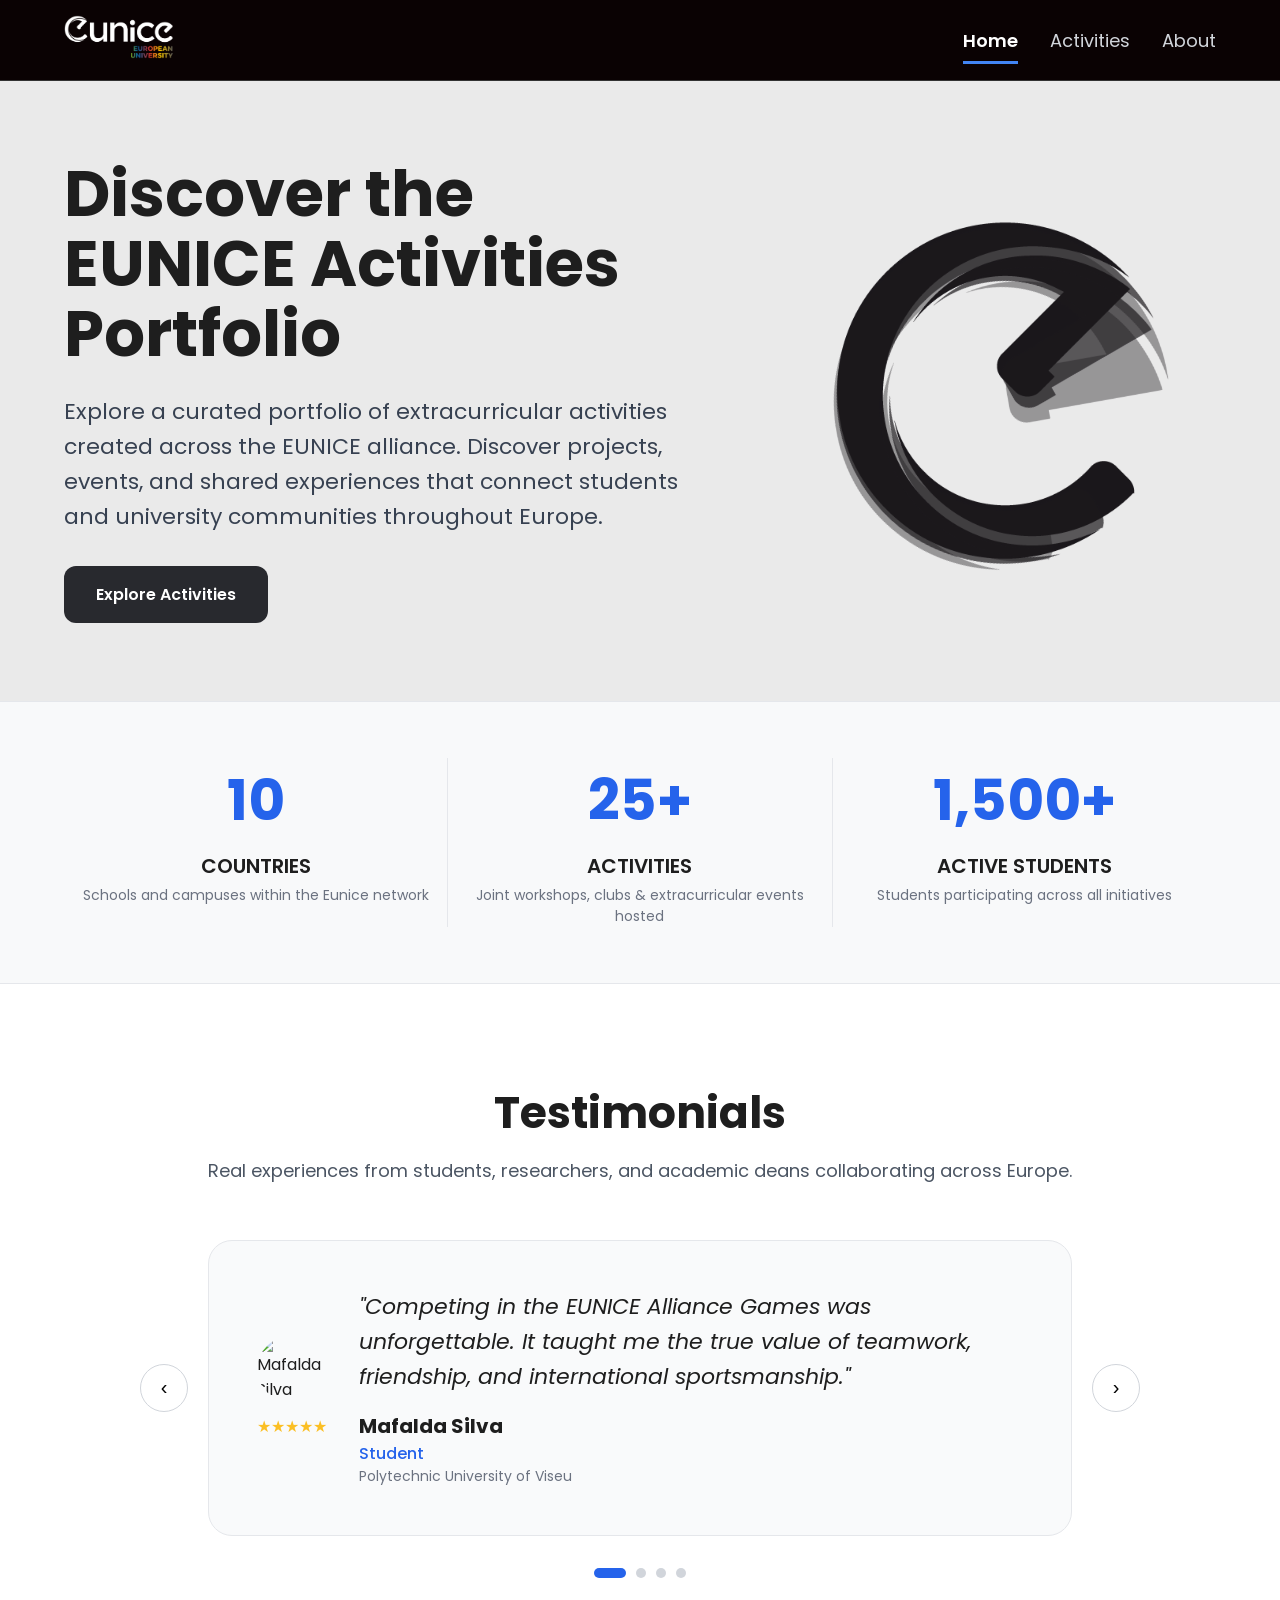
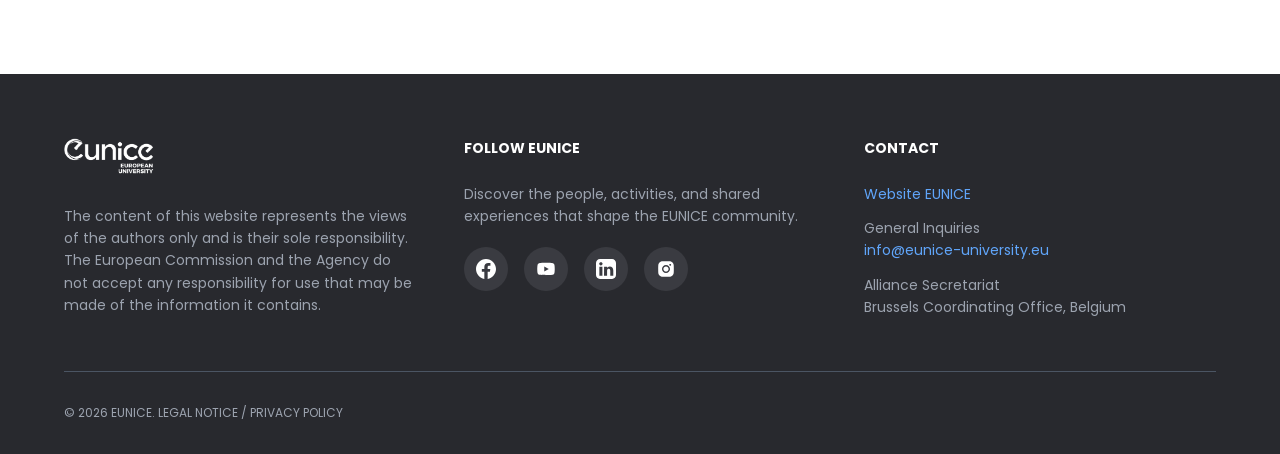
==== eunice/index.html @ 4d5aa2b0 "Início de implementação em PI2" ====
<!DOCTYPE html>
<html lang="en">
<head>
  <meta charset="UTF-8">
  <meta name="viewport" content="width=device-width, initial-scale=1.0">
  <title>EUNICE Activities Portfolio</title>
  <link rel="icon" href="favicon.svg">
  <link href="https://fonts.googleapis.com/css2?family=Poppins:wght@400;500;600;700&display=swap" rel="stylesheet">
  <link rel="stylesheet" href="css/style.css">
</head>
<body>
<header>
  <div class="container nav">
    <a href="index.html"><img src="assets/eunice-logo-negative.png" alt="EUNICE European University"></a>
    <button id="menu-btn" type="button">&#9776;</button>
    <ul id="menu">
      <li><a href="index.html" class="active">Home</a></li>
      <li><a href="#">Activities</a></li>
      <li><a href="about.html">About</a></li>
    </ul>
  </div>
</header>
<main>
  <section class="hero">
    <div class="container">
      <div class="hero-text">
        <h1>Discover the EUNICE Activities Portfolio</h1>
        <p>Explore a curated portfolio of extracurricular activities created across the EUNICE alliance. Discover projects, events, and shared experiences that connect students and university communities throughout Europe.</p>
        <a class="btn" href="#">Explore Activities</a>
      </div>
      <div class="hero-img">
        <img class="ghost ghost1" src="assets/311c9.png" alt="">
        <img class="ghost ghost2" src="assets/311c9.png" alt="">
        <img src="assets/311c9.png" alt="EUNICE emblem">
      </div>
    </div>
  </section>

  <section class="stats">
    <div class="container">
      <div class="stat"><strong>10</strong><span>Countries</span><p>Schools and campuses within the Eunice network</p></div>
      <div class="stat"><strong>25+</strong><span>Activities</span><p>Joint workshops, clubs &amp; extracurricular events hosted</p></div>
      <div class="stat"><strong>1,500+</strong><span>Active Students</span><p>Students participating across all initiatives</p></div>
    </div>
  </section>

  <section class="testimonials">
    <div class="container">
      <h2>Testimonials</h2>
      <p class="sub">Real experiences from students, researchers, and academic deans collaborating across Europe.</p>
      <div class="t-wrap">
        <button class="arrow" id="t-prev" type="button">&lsaquo;</button>
        <div class="t-card">
          <div>
            <img id="t-img" src="" alt="">
            <div class="stars" id="t-stars"></div>
          </div>
          <div>
            <blockquote id="t-quote"></blockquote>
            <b id="t-name"></b>
            <div class="role" id="t-role"></div>
            <div class="inst" id="t-inst"></div>
          </div>
        </div>
        <button class="arrow" id="t-next" type="button">&rsaquo;</button>
      </div>
      <div class="dots" id="t-dots"></div>
    </div>
  </section>
</main>
<footer>
  <div class="container">
    <div class="foot-cols">
      <div>
        <a href="index.html"><img class="logo" src="assets/eunice-logo-white.png" alt="EUNICE"></a>
        <p>The content of this website represents the views of the authors only and is their sole responsibility. The European Commission and the Agency do not accept any responsibility for use that may be made of the information it contains.</p>
      </div>
      <div>
        <h2>Follow EUNICE</h2>
        <p>Discover the people, activities, and shared experiences that shape the EUNICE community.</p>
        <div class="social-icons">
          <a href="https://www.facebook.com/euniceuniversity/" target="_blank"><img src="assets/1bd27.svg" alt="Facebook"></a>
          <a href="https://www.youtube.com/@euniceuniversity" target="_blank"><img src="assets/2d2a8.svg" alt="YouTube"></a>
          <a href="https://www.linkedin.com/company/eunice-european-university/" target="_blank"><img src="assets/5a72d.svg" alt="LinkedIn"></a>
          <a href="https://www.instagram.com/eunice_uni_/" target="_blank"><img src="assets/a22d2.svg" alt="Instagram"></a>
        </div>
      </div>
      <div>
        <h2>Contact</h2>
        <ul>
          <li><a href="https://eunice-university.eu" target="_blank">Website EUNICE</a></li>
          <li>General Inquiries<br><a href="mailto:info@eunice-university.eu">info@eunice-university.eu</a></li>
          <li>Alliance Secretariat<br>Brussels Coordinating Office, Belgium</li>
        </ul>
      </div>
    </div>
    <div class="copy">&copy; 2026 EUNICE. LEGAL NOTICE / PRIVACY POLICY</div>
  </div>
</footer>
<script src="js/main.js"></script>
</body>
</html>
---- eunice/css/style.css ----
/* ===== Base ===== */
* { box-sizing: border-box; margin: 0; padding: 0; }
body { font-family: 'Poppins', sans-serif; color: #1e1e1e; background: #fff; }
a { text-decoration: none; color: inherit; }
img { max-width: 100%; }
ul { list-style: none; }
.container { max-width: 1200px; margin: 0 auto; padding: 0 24px; }

/* ===== Header ===== */
header { position: sticky; top: 0; z-index: 10; background: #0a0203; border-bottom: 1px solid #333; }
.nav { display: flex; justify-content: space-between; align-items: center; height: 80px; }
.nav img { height: 44px; }
.nav ul { display: flex; gap: 32px; }
.nav ul a { color: #d1d5db; font-size: 18px; padding: 8px 0; border-bottom: 3px solid transparent; }
.nav ul a:hover { color: #fff; }
.nav ul a.active { color: #fff; font-weight: 600; border-bottom-color: #4285f4; }
#menu-btn { display: none; background: none; border: 0; color: #fff; font-size: 28px; cursor: pointer; }

/* ===== Hero ===== */
.hero { background: #eaeaea; min-height: 620px; display: flex; align-items: center; padding: 64px 0; overflow: hidden; }
.hero .container { display: flex; align-items: center; gap: 48px; }
.hero-text { flex: 7; }
.hero h1 { font-size: 64px; line-height: 1.1; margin-bottom: 24px; }
.hero p { font-size: 22px; line-height: 1.6; color: #374151; margin-bottom: 32px; max-width: 640px; }
.btn { display: inline-block; background: #28292e; color: #fff; padding: 16px 32px; border-radius: 12px; font-weight: 600; transition: background 0.2s; }
.btn:hover { background: #000; }
.hero-img { flex: 5; position: relative; display: flex; justify-content: center; }
.hero-img img { width: 340px; }
.hero-img .ghost { position: absolute; top: 0; left: 50%; margin-left: -170px; }
.ghost1 { transform: rotate(35deg); opacity: 0.4; }
.ghost2 { transform: rotate(15deg); opacity: 0.7; }

/* ===== Estatísticas ===== */
.stats { background: #f8f9fa; border-top: 1px solid #e5e7eb; border-bottom: 1px solid #e5e7eb; padding: 56px 0; }
.stats .container { display: flex; text-align: center; }
.stat { flex: 1; padding: 0 16px; border-left: 1px solid #e5e7eb; }
.stat:first-child { border-left: 0; }
.stat strong { display: block; font-size: 56px; color: #2563eb; }
.stat span { display: block; font-size: 20px; font-weight: 600; text-transform: uppercase; margin-top: 8px; }
.stat p { color: #6b7280; font-size: 14px; margin-top: 4px; }

/* ===== Testemunhos ===== */
.testimonials { padding: 96px 0; text-align: center; }
.testimonials h2 { font-size: 44px; margin-bottom: 12px; }
.testimonials .sub { color: #4b5563; font-size: 18px; margin-bottom: 56px; }
.t-wrap { display: flex; align-items: center; gap: 20px; max-width: 1000px; margin: 0 auto; }
.arrow { width: 48px; height: 48px; flex-shrink: 0; border-radius: 50%; border: 1px solid #d1d5db; background: #fff; font-size: 20px; cursor: pointer; }
.arrow:hover { background: #f3f4f6; }
.t-card { flex: 1; display: flex; gap: 32px; align-items: center; background: #f9fafb; border: 1px solid #e5e7eb; border-radius: 24px; padding: 48px; text-align: left; }
.t-card img { width: 112px; height: 112px; border-radius: 50%; }
.stars { color: #fbbf24; margin-top: 12px; text-align: center; }
.t-card blockquote { font-size: 22px; font-style: italic; line-height: 1.6; margin-bottom: 16px; }
.t-card b { display: block; font-size: 20px; }
.t-card .role { color: #2563eb; font-weight: 500; }
.t-card .inst { color: #6b7280; font-size: 14px; }
.dots { display: flex; justify-content: center; gap: 10px; margin-top: 32px; }
.dots button { width: 10px; height: 10px; border: 0; border-radius: 5px; background: #d1d5db; cursor: pointer; }
.dots button.on { width: 32px; background: #2563eb; }

/* ===== About ===== */
.about-page { background: #f4f2ed; }
.page-banner { background: #0a0203; color: #fff; padding: 48px 0; }
.breadcrumb { font-size: 14px; text-transform: uppercase; margin-bottom: 8px; color: #d1d5db; }
.breadcrumb a { color: #60a5fa; }
.page-banner h1 { font-size: 44px; }
.about-main { display: flex; gap: 64px; align-items: flex-start; padding-top: 96px; padding-bottom: 96px; }
.about-img { flex: 5; }
.about-img img { width: 100%; aspect-ratio: 4 / 5; border-radius: 32px; display: block; }
.about-text { flex: 7; max-width: 680px; }
.about-text p { font-size: 17px; line-height: 1.75; color: #55534f; margin-bottom: 20px; }
.about-text strong { color: #1e1e1e; }
.acc { background: #28292e; color: #fff; border-radius: 16px; margin-top: 12px; overflow: hidden; }
.acc-btn { width: 100%; display: flex; justify-content: space-between; align-items: center; background: none; border: 0; color: #fff; font-family: inherit; font-size: 16px; font-weight: 500; text-align: left; padding: 16px 24px; cursor: pointer; }
.acc-btn span { font-size: 24px; }
.acc-body { display: none; padding: 20px 24px; border-top: 1px solid #444; color: #d1d5db; line-height: 1.7; }
.acc.open .acc-body { display: block; }

/* ===== Contact / Social ===== */
.social { background: #f4f2ed; border-top: 1px solid #dedbd4; padding: 80px 0; text-align: center; }
.social h2 { font-size: 30px; }
.nets { display: flex; justify-content: center; gap: 15px; margin: 32px 0 48px; }
.nets button { padding: 10px 16px; border: 0; border-radius: 8px; background: #e7ebf1; color: #4b5563; font-family: inherit; font-weight: 500; cursor: pointer; }
.nets button.sel { background: #1e1e1e; color: #fff; }
.carousel { display: flex; justify-content: center; align-items: center; gap: 16px; }
#posts { display: flex; align-items: center; justify-content: center; gap: 12px; }
.post { width: 300px; background: #fff; border: 1px solid #e4e8f0; border-radius: 16px; overflow: hidden; text-align: left; opacity: 0.45; transform: scale(0.88); cursor: pointer; }
.post.active { opacity: 1; transform: scale(1); cursor: default; }
.post img { width: 100%; height: 300px; background: #f3f4f6; display: block; }
.post div { padding: 16px; }
.post h3 { font-size: 16px; margin-bottom: 8px; }
.post a { color: #2563eb; font-size: 14px; font-weight: 500; }

/* ===== Footer ===== */
footer { background: #28292e; color: #fff; padding: 64px 0 32px; }
.foot-cols { display: flex; gap: 48px; padding-bottom: 40px; border-bottom: 1px solid #4b5563; }
.foot-cols > div { flex: 1; }
.foot-cols img.logo { height: 36px; margin-bottom: 24px; }
footer h2 { font-size: 14px; text-transform: uppercase; margin-bottom: 24px; }
footer p, footer li { color: #9ca3af; font-size: 14px; line-height: 1.6; margin-bottom: 12px; }
footer a { color: #60a5fa; }
.social-icons { display: flex; gap: 16px; margin-top: 20px; }
.social-icons a { width: 44px; height: 44px; border-radius: 50%; background: #3a3b41; display: flex; justify-content: center; align-items: center; }
.social-icons img { width: 20px; }
.copy { padding-top: 32px; font-size: 12px; color: #9ca3af; }

/* ===== Mobile ===== */
@media (max-width: 768px) {
  #menu-btn { display: block; }
  .nav ul { display: none; position: absolute; top: 80px; left: 0; right: 0; flex-direction: column; gap: 0; background: #0a0203; padding: 12px 24px; }
  .nav ul.open { display: flex; }
  .nav ul a { display: block; padding: 12px 0; }
  .hero .container, .stats .container, .about-main, .foot-cols { flex-direction: column; }
  .hero h1 { font-size: 40px; }
  .stat { border-left: 0; border-top: 1px solid #e5e7eb; padding: 24px 0; }
  .stat:first-child { border-top: 0; }
  .t-card { flex-direction: column; padding: 24px; }
  .post.side { display: none; }
  .page-banner h1 { font-size: 30px; }
}
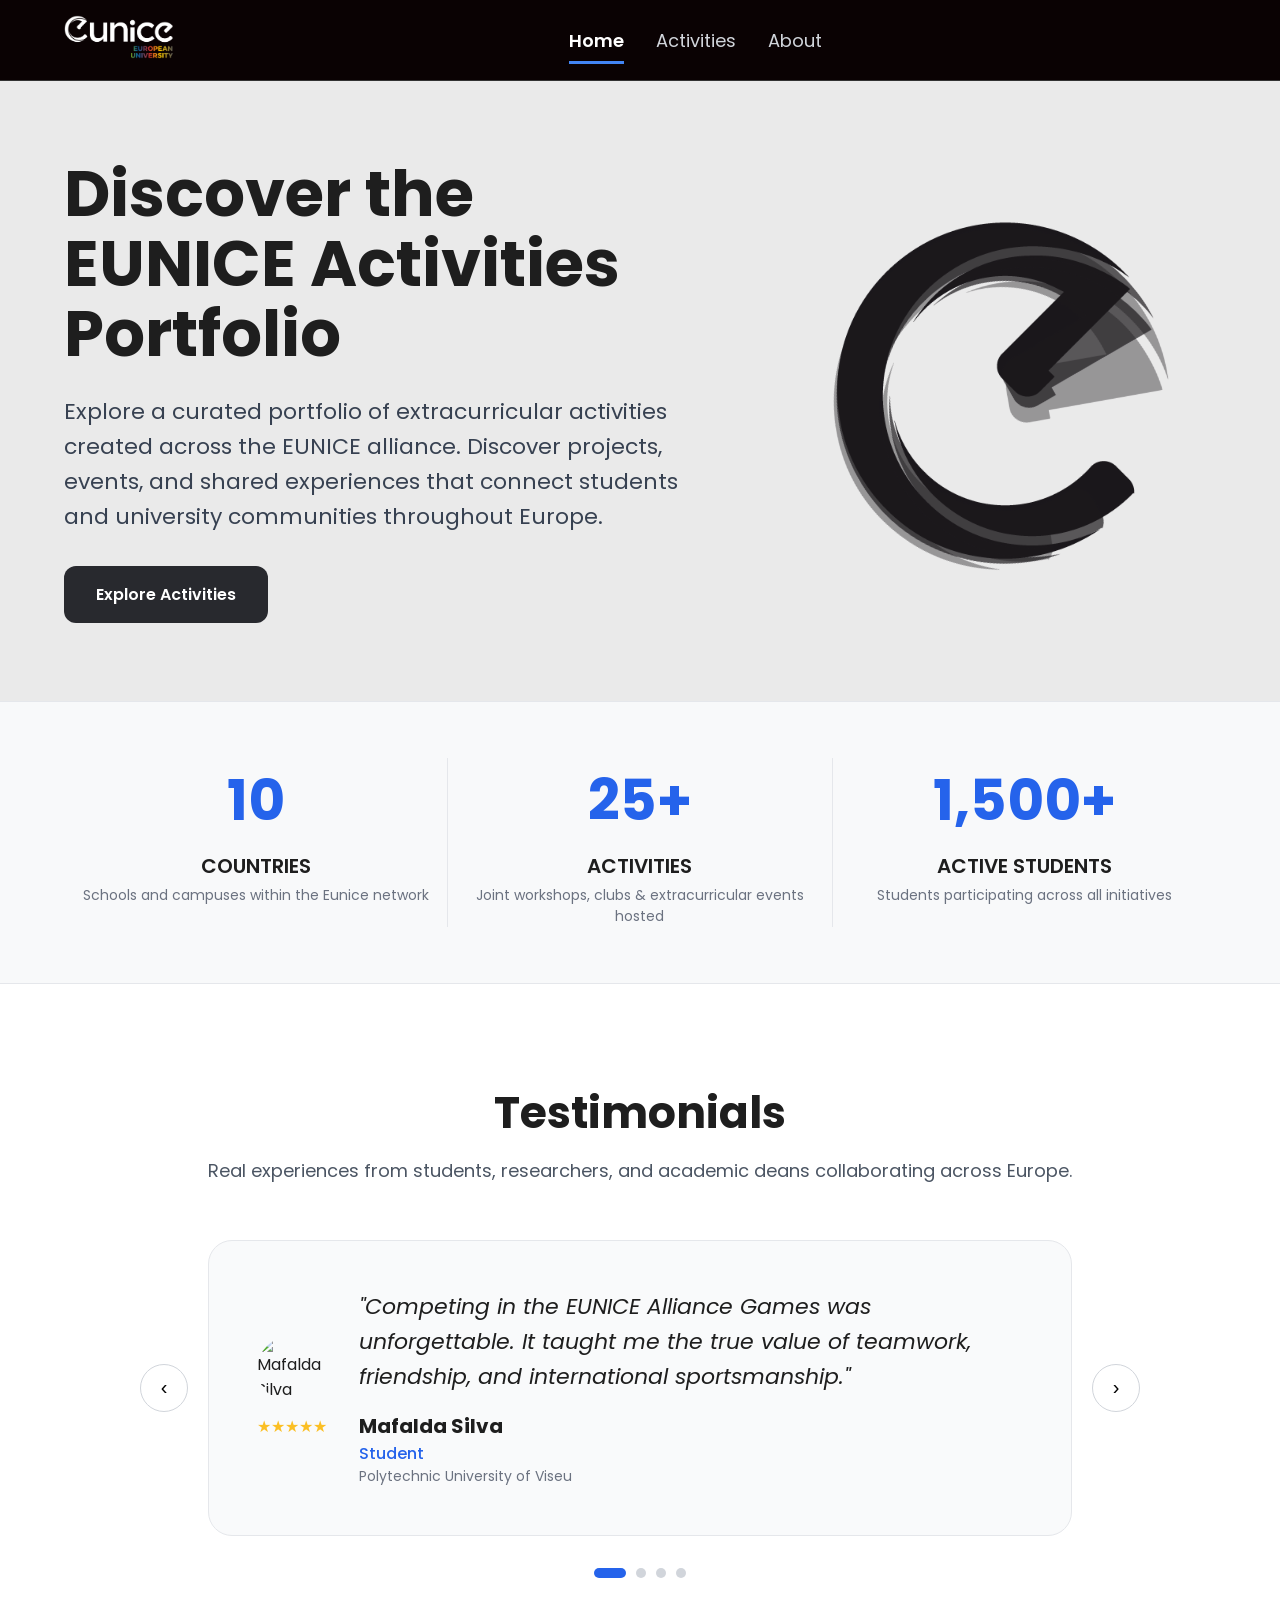
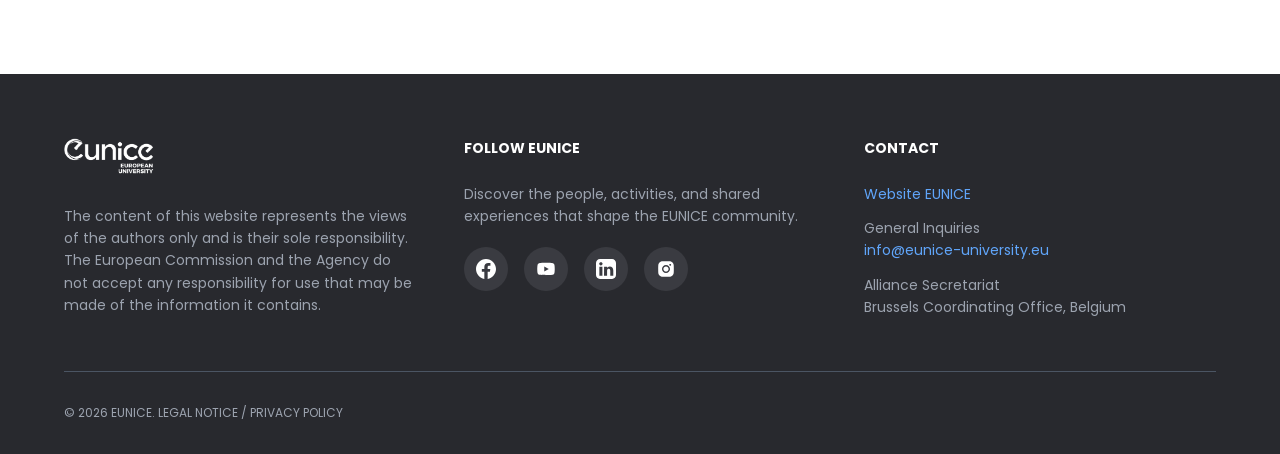
==== commit b058e180: "merge com main" ====
--- a/eunice/index.html
+++ b/eunice/index.html
@@ -18,6 +18,7 @@
       <li><a href="#">Activities</a></li>
       <li><a href="about.html">About</a></li>
     </ul>
+    <p></p>
   </div>
 </header>
 <main>
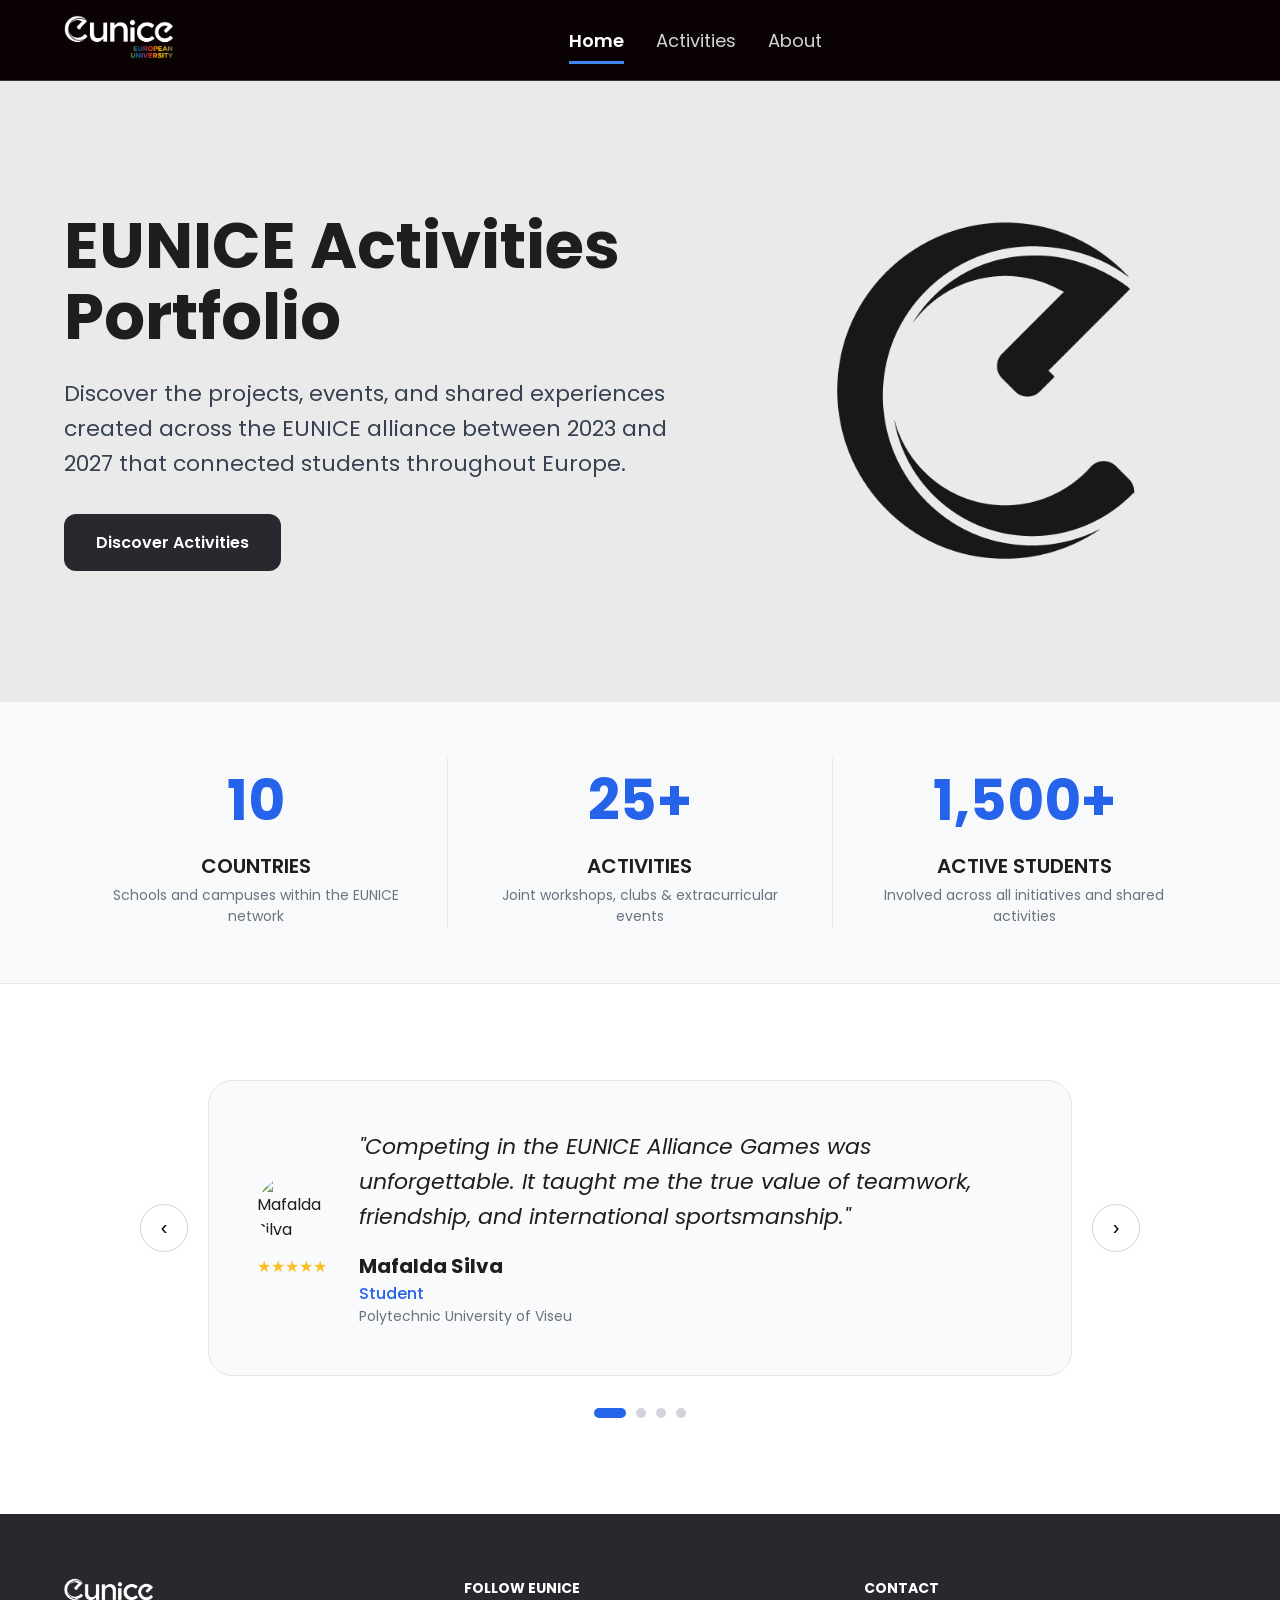
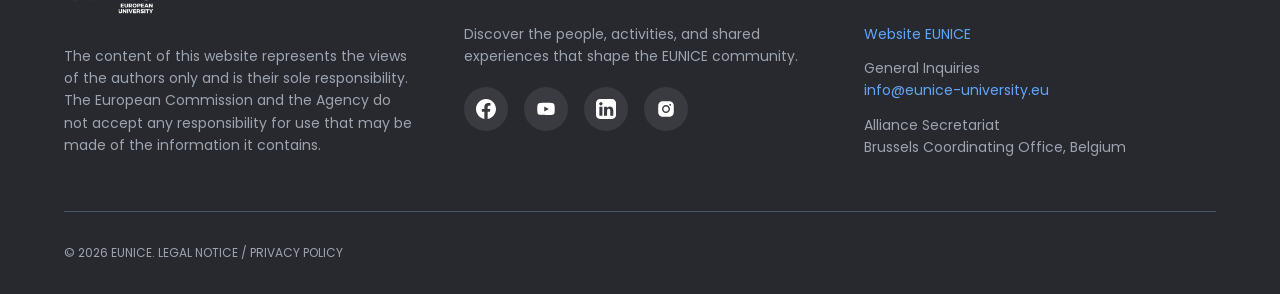
==== commit 57734377: "Correções em textos da homepage" ====
--- a/eunice/index.html
+++ b/eunice/index.html
@@ -25,13 +25,11 @@
   <section class="hero">
     <div class="container">
       <div class="hero-text">
-        <h1>Discover the EUNICE Activities Portfolio</h1>
-        <p>Explore a curated portfolio of extracurricular activities created across the EUNICE alliance. Discover projects, events, and shared experiences that connect students and university communities throughout Europe.</p>
-        <a class="btn" href="#">Explore Activities</a>
+        <h1>EUNICE Activities Portfolio</h1>
+        <p>Discover the projects, events, and shared experiences created across the EUNICE alliance between 2023 and 2027 that connected students throughout Europe.</p>
+        <a class="btn" href="#">Discover Activities</a>
       </div>
       <div class="hero-img">
-        <img class="ghost ghost1" src="assets/311c9.png" alt="">
-        <img class="ghost ghost2" src="assets/311c9.png" alt="">
         <img src="assets/311c9.png" alt="EUNICE emblem">
       </div>
     </div>
@@ -39,20 +37,18 @@
 
   <section class="stats">
     <div class="container">
-      <div class="stat"><strong>10</strong><span>Countries</span><p>Schools and campuses within the Eunice network</p></div>
-      <div class="stat"><strong>25+</strong><span>Activities</span><p>Joint workshops, clubs &amp; extracurricular events hosted</p></div>
-      <div class="stat"><strong>1,500+</strong><span>Active Students</span><p>Students participating across all initiatives</p></div>
+      <div class="stat"><strong>10</strong><span>Countries</span><p>Schools and campuses within the EUNICE <br> network</p></div>
+      <div class="stat"><strong>25+</strong><span>Activities</span><p>Joint workshops, clubs & extracurricular <br> events</p></div>
+      <div class="stat"><strong>1,500+</strong><span>Active Students</span><p>Involved across all initiatives and shared <br> activities</p></div>
     </div>
   </section>
 
   <section class="testimonials">
     <div class="container">
-      <h2>Testimonials</h2>
-      <p class="sub">Real experiences from students, researchers, and academic deans collaborating across Europe.</p>
       <div class="t-wrap">
         <button class="arrow" id="t-prev" type="button">&lsaquo;</button>
         <div class="t-card">
-          <div>
+          <div> <!-- se eliminar esta div ele elimina todo o conteudo de testemunho, corrigir estes aspectos -->
             <img id="t-img" src="" alt="">
             <div class="stars" id="t-stars"></div>
           </div>
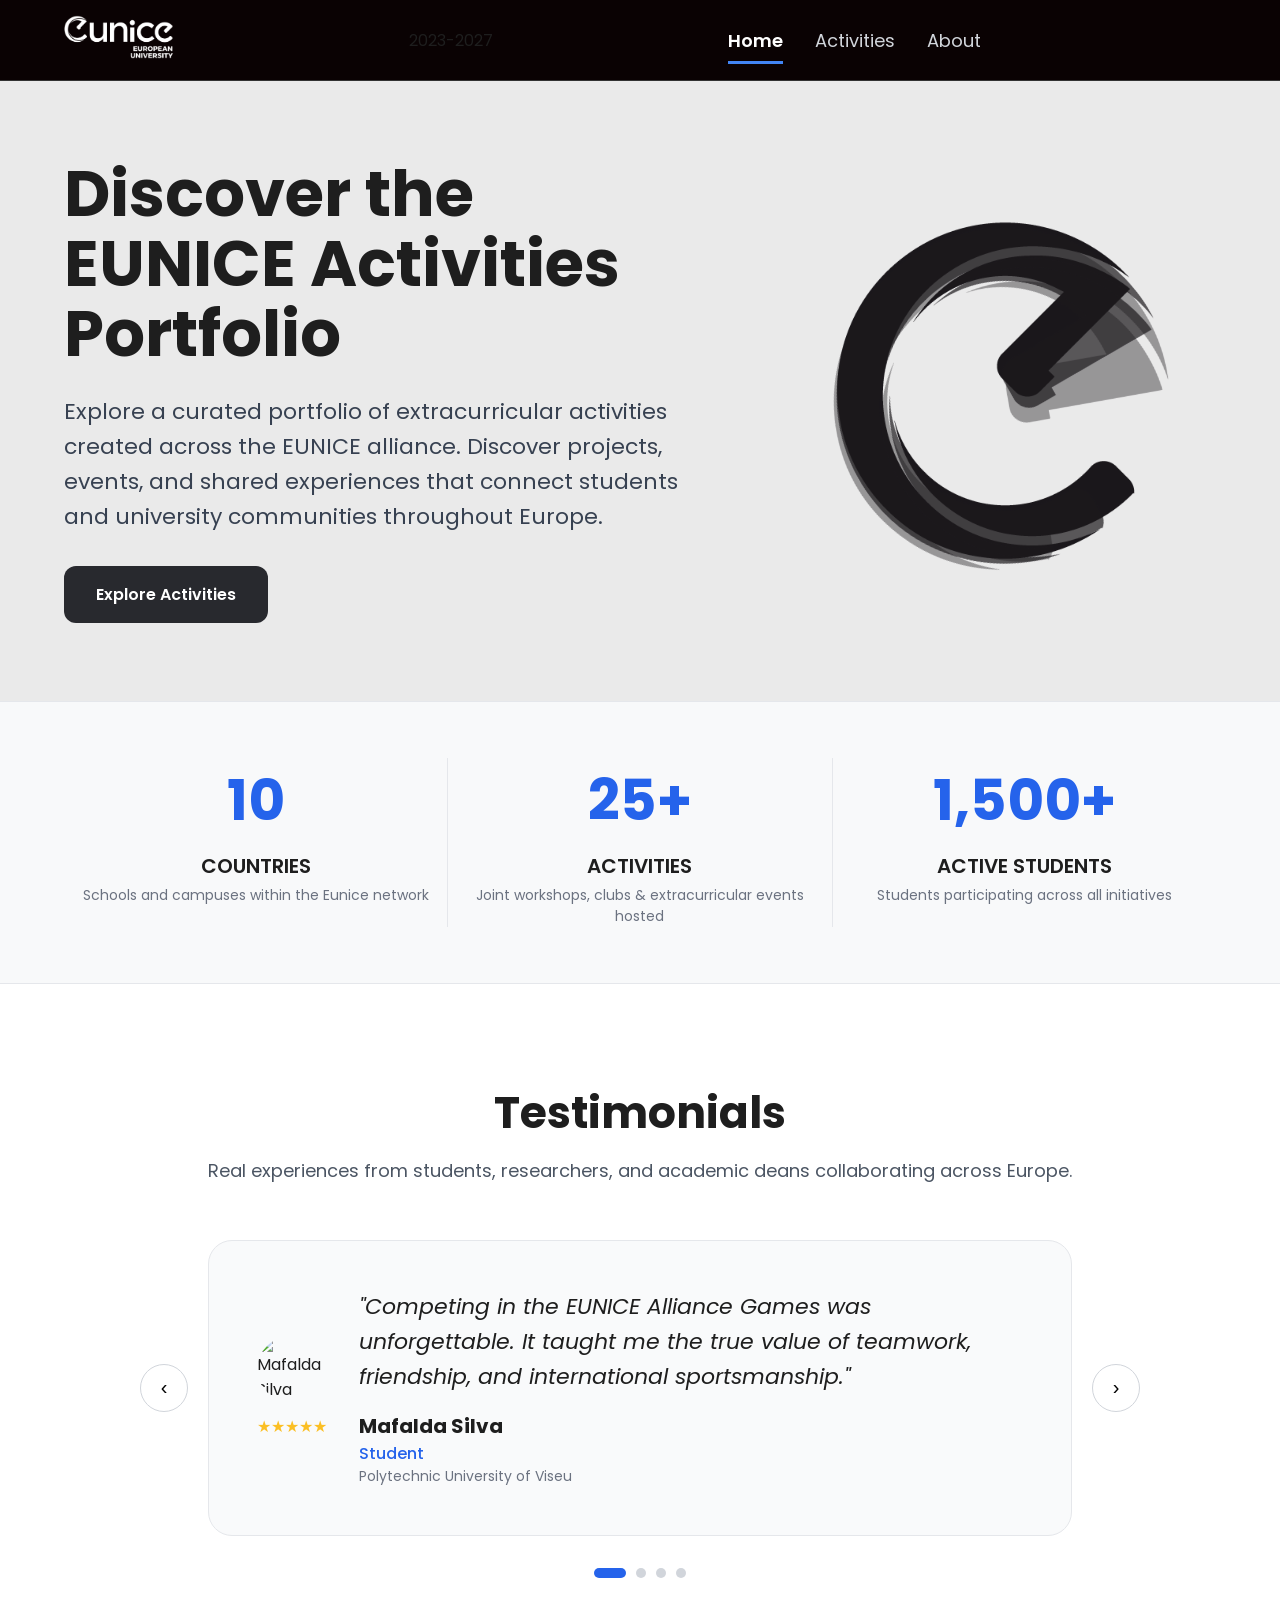
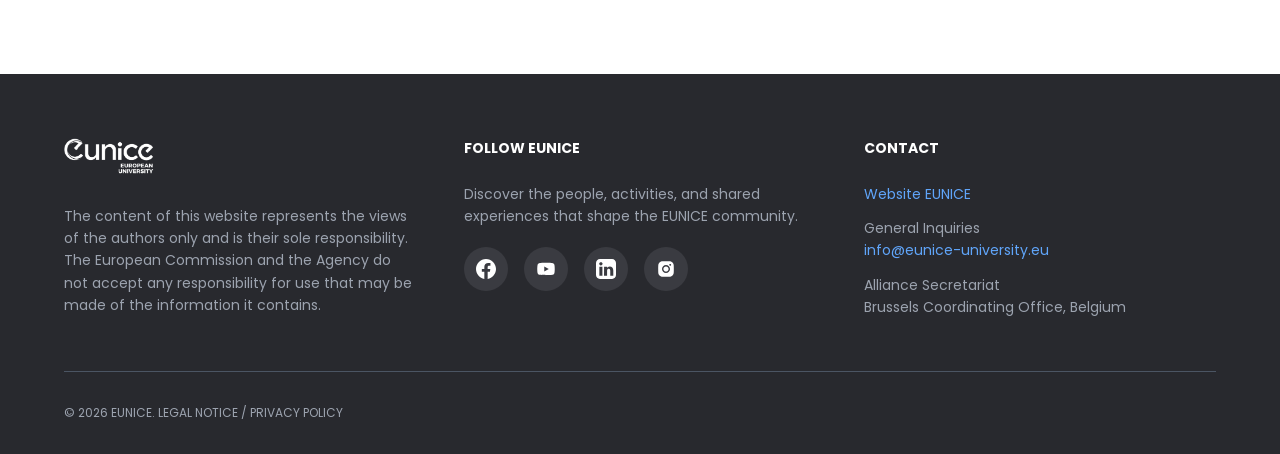
==== commit e3a71233: "simples_mudança_de_logo_numeros" ====
--- a/eunice/index.html
+++ b/eunice/index.html
@@ -11,7 +11,10 @@
 <body>
 <header>
   <div class="container nav">
-    <a href="index.html"><img src="assets/eunice-logo-negative.png" alt="EUNICE European University"></a>
+    <a href="index.html"><img src="assets/eunice-logo-white.png" alt="EUNICE European University"></a>
+    <span className="border-l border-white/25 pl-3 font-poppins text-xs font-semibold tracking-[0.12em] text-gray-300 sm:pl-4 sm:text-sm">
+              2023-2027
+    </span>
     <button id="menu-btn" type="button">&#9776;</button>
     <ul id="menu">
       <li><a href="index.html" class="active">Home</a></li>
@@ -25,11 +28,13 @@
   <section class="hero">
     <div class="container">
       <div class="hero-text">
-        <h1>EUNICE Activities Portfolio</h1>
-        <p>Discover the projects, events, and shared experiences created across the EUNICE alliance between 2023 and 2027 that connected students throughout Europe.</p>
-        <a class="btn" href="#">Discover Activities</a>
+        <h1>Discover the EUNICE Activities Portfolio</h1>
+        <p>Explore a curated portfolio of extracurricular activities created across the EUNICE alliance. Discover projects, events, and shared experiences that connect students and university communities throughout Europe.</p>
+        <a class="btn" href="#">Explore Activities</a>
       </div>
       <div class="hero-img">
+        <img class="ghost ghost1" src="assets/311c9.png" alt="">
+        <img class="ghost ghost2" src="assets/311c9.png" alt="">
         <img src="assets/311c9.png" alt="EUNICE emblem">
       </div>
     </div>
@@ -37,18 +42,20 @@
 
   <section class="stats">
     <div class="container">
-      <div class="stat"><strong>10</strong><span>Countries</span><p>Schools and campuses within the EUNICE <br> network</p></div>
-      <div class="stat"><strong>25+</strong><span>Activities</span><p>Joint workshops, clubs & extracurricular <br> events</p></div>
-      <div class="stat"><strong>1,500+</strong><span>Active Students</span><p>Involved across all initiatives and shared <br> activities</p></div>
+      <div class="stat"><strong>10</strong><span>Countries</span><p>Schools and campuses within the Eunice network</p></div>
+      <div class="stat"><strong>25+</strong><span>Activities</span><p>Joint workshops, clubs &amp; extracurricular events hosted</p></div>
+      <div class="stat"><strong>1,500+</strong><span>Active Students</span><p>Students participating across all initiatives</p></div>
     </div>
   </section>
 
   <section class="testimonials">
     <div class="container">
+      <h2>Testimonials</h2>
+      <p class="sub">Real experiences from students, researchers, and academic deans collaborating across Europe.</p>
       <div class="t-wrap">
         <button class="arrow" id="t-prev" type="button">&lsaquo;</button>
         <div class="t-card">
-          <div> <!-- se eliminar esta div ele elimina todo o conteudo de testemunho, corrigir estes aspectos -->
+          <div>
             <img id="t-img" src="" alt="">
             <div class="stars" id="t-stars"></div>
           </div>
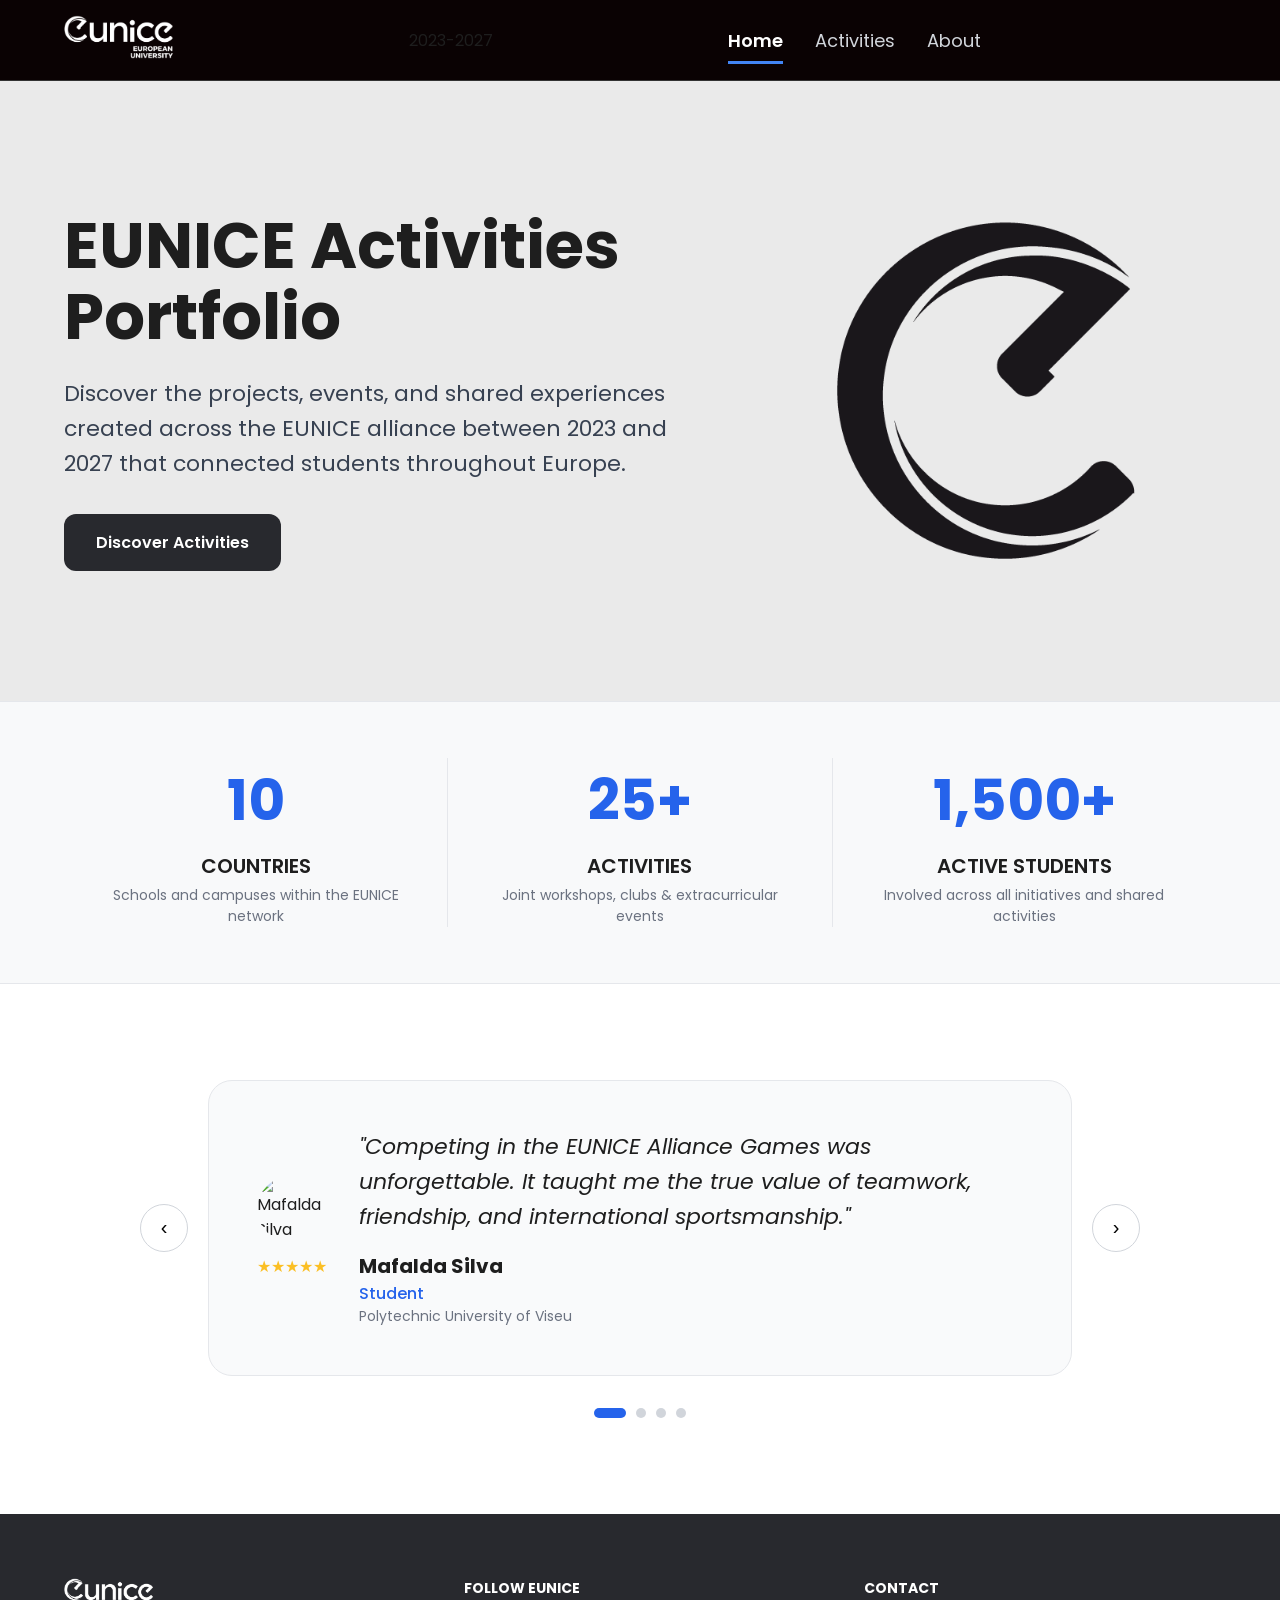
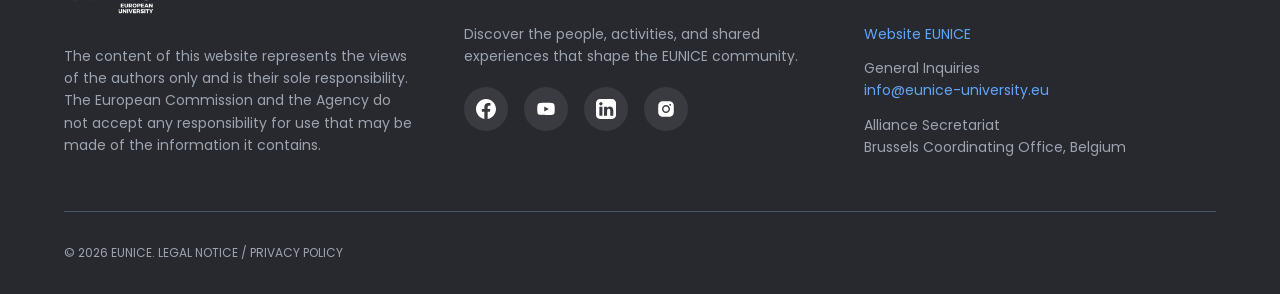
==== commit ae7a92df: "Merge pull request #3 from pv33174/maria_beatriz simples_mudança_de_logo_numeros" ====
--- a/eunice/index.html
+++ b/eunice/index.html
@@ -28,13 +28,11 @@
   <section class="hero">
     <div class="container">
       <div class="hero-text">
-        <h1>Discover the EUNICE Activities Portfolio</h1>
-        <p>Explore a curated portfolio of extracurricular activities created across the EUNICE alliance. Discover projects, events, and shared experiences that connect students and university communities throughout Europe.</p>
-        <a class="btn" href="#">Explore Activities</a>
+        <h1>EUNICE Activities Portfolio</h1>
+        <p>Discover the projects, events, and shared experiences created across the EUNICE alliance between 2023 and 2027 that connected students throughout Europe.</p>
+        <a class="btn" href="#">Discover Activities</a>
       </div>
       <div class="hero-img">
-        <img class="ghost ghost1" src="assets/311c9.png" alt="">
-        <img class="ghost ghost2" src="assets/311c9.png" alt="">
         <img src="assets/311c9.png" alt="EUNICE emblem">
       </div>
     </div>
@@ -42,20 +40,18 @@
 
   <section class="stats">
     <div class="container">
-      <div class="stat"><strong>10</strong><span>Countries</span><p>Schools and campuses within the Eunice network</p></div>
-      <div class="stat"><strong>25+</strong><span>Activities</span><p>Joint workshops, clubs &amp; extracurricular events hosted</p></div>
-      <div class="stat"><strong>1,500+</strong><span>Active Students</span><p>Students participating across all initiatives</p></div>
+      <div class="stat"><strong>10</strong><span>Countries</span><p>Schools and campuses within the EUNICE <br> network</p></div>
+      <div class="stat"><strong>25+</strong><span>Activities</span><p>Joint workshops, clubs & extracurricular <br> events</p></div>
+      <div class="stat"><strong>1,500+</strong><span>Active Students</span><p>Involved across all initiatives and shared <br> activities</p></div>
     </div>
   </section>
 
   <section class="testimonials">
     <div class="container">
-      <h2>Testimonials</h2>
-      <p class="sub">Real experiences from students, researchers, and academic deans collaborating across Europe.</p>
       <div class="t-wrap">
         <button class="arrow" id="t-prev" type="button">&lsaquo;</button>
         <div class="t-card">
-          <div>
+          <div> <!-- se eliminar esta div ele elimina todo o conteudo de testemunho, corrigir estes aspectos -->
             <img id="t-img" src="" alt="">
             <div class="stars" id="t-stars"></div>
           </div>
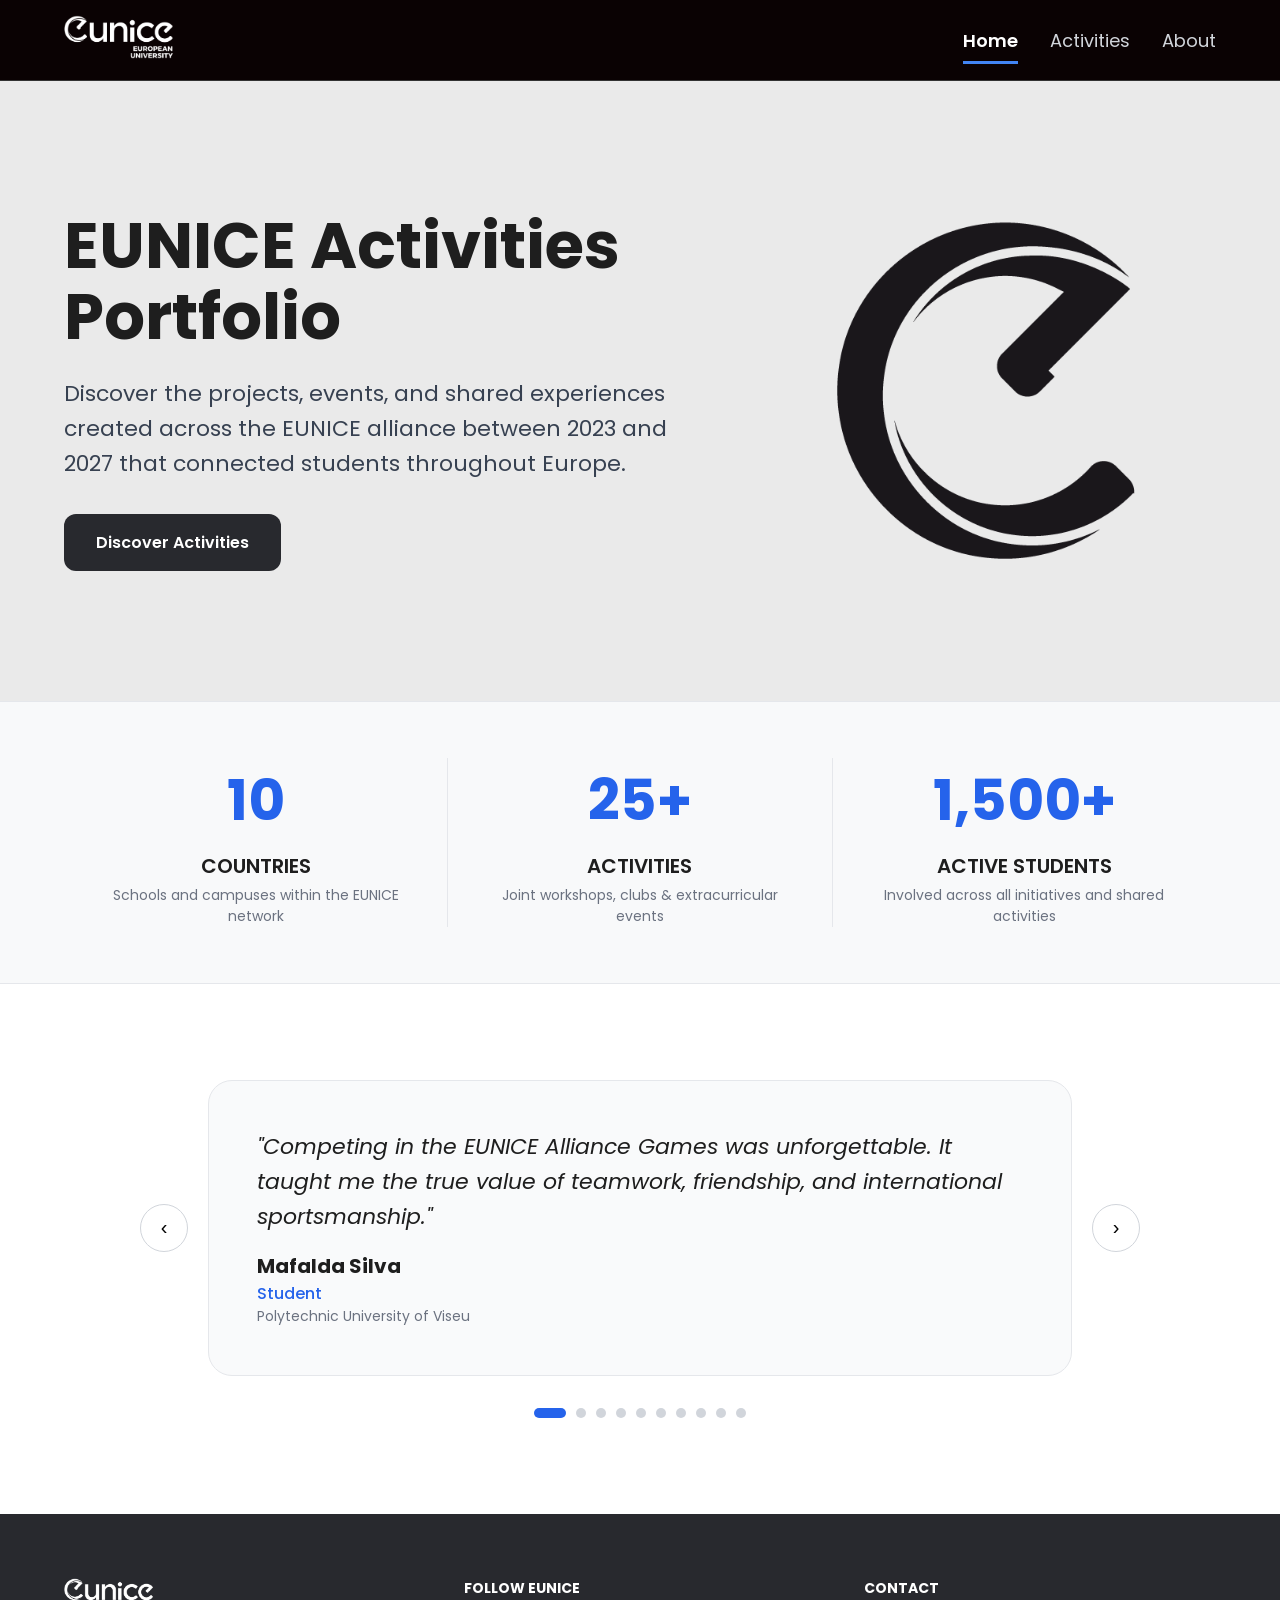
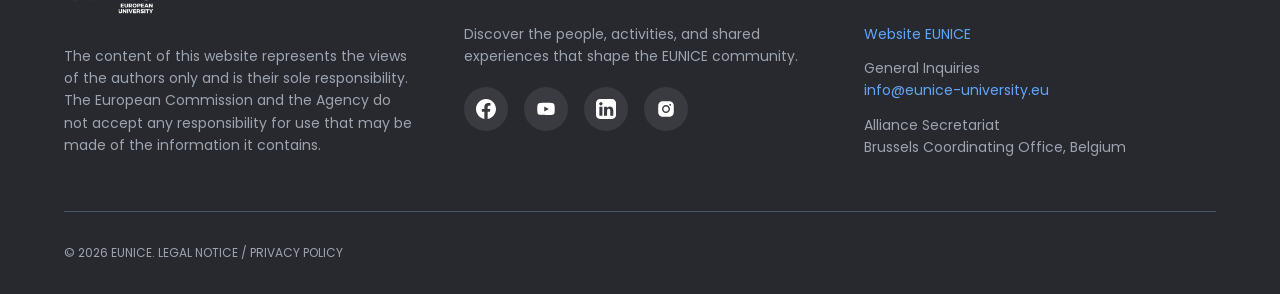
==== commit b888de47: "correções gerais à homepage" ====
--- a/eunice/index.html
+++ b/eunice/index.html
@@ -3,25 +3,25 @@
 <head>
   <meta charset="UTF-8">
   <meta name="viewport" content="width=device-width, initial-scale=1.0">
+  <meta name="author" content="Beatriz Paulino">
+  <meta name="description" content="Discover the projects, events, and shared experiences created across the EUNICE alliance between 2023 and 2027 that connected students throughout Europe.">
+  <meta name="keywords" content="EUNICE, European University, Activities, Portfolio">
   <title>EUNICE Activities Portfolio</title>
+
   <link rel="icon" href="favicon.svg">
-  <link href="https://fonts.googleapis.com/css2?family=Poppins:wght@400;500;600;700&display=swap" rel="stylesheet">
+  <link href="https://fonts.googleapis.com/css2?family=Poppins:wght@400;500;600;700&display=swap" rel="stylesheet"> 
   <link rel="stylesheet" href="css/style.css">
 </head>
 <body>
 <header>
   <div class="container nav">
-    <a href="index.html"><img src="assets/eunice-logo-white.png" alt="EUNICE European University"></a>
-    <span className="border-l border-white/25 pl-3 font-poppins text-xs font-semibold tracking-[0.12em] text-gray-300 sm:pl-4 sm:text-sm">
-              2023-2027
-    </span>
-    <button id="menu-btn" type="button">&#9776;</button>
+    <a href="index.html"><img src="assets/eunice-logo-white.png" alt="EUNICE European University Logo"></a>
+    <button id="menu-btn" type="button">&#9776;</button> <!-- OQ É ISTO?? ;w;-->
     <ul id="menu">
       <li><a href="index.html" class="active">Home</a></li>
       <li><a href="#">Activities</a></li>
       <li><a href="about.html">About</a></li>
     </ul>
-    <p></p>
   </div>
 </header>
 <main>
@@ -40,9 +40,21 @@
 
   <section class="stats">
     <div class="container">
-      <div class="stat"><strong>10</strong><span>Countries</span><p>Schools and campuses within the EUNICE <br> network</p></div>
-      <div class="stat"><strong>25+</strong><span>Activities</span><p>Joint workshops, clubs & extracurricular <br> events</p></div>
-      <div class="stat"><strong>1,500+</strong><span>Active Students</span><p>Involved across all initiatives and shared <br> activities</p></div>
+      <div class="stat">
+        <strong>10</strong>
+        <span>Countries</span>
+        <p>Schools and campuses within the EUNICE <br> network</p>
+      </div>
+      <div class="stat">
+        <strong>25+</strong>
+        <span>Activities</span>
+        <p>Joint workshops, clubs & extracurricular <br> events</p>
+      </div>
+      <div class="stat">
+        <strong>1,500+</strong>
+        <span>Active Students</span>
+        <p>Involved across all initiatives and shared <br> activities</p>
+      </div>
     </div>
   </section>
 
@@ -51,10 +63,6 @@
       <div class="t-wrap">
         <button class="arrow" id="t-prev" type="button">&lsaquo;</button>
         <div class="t-card">
-          <div> <!-- se eliminar esta div ele elimina todo o conteudo de testemunho, corrigir estes aspectos -->
-            <img id="t-img" src="" alt="">
-            <div class="stars" id="t-stars"></div>
-          </div>
           <div>
             <blockquote id="t-quote"></blockquote>
             <b id="t-name"></b>
@@ -66,7 +74,7 @@
       </div>
       <div class="dots" id="t-dots"></div>
     </div>
-  </section>
+</section>
 </main>
 <footer>
   <div class="container">
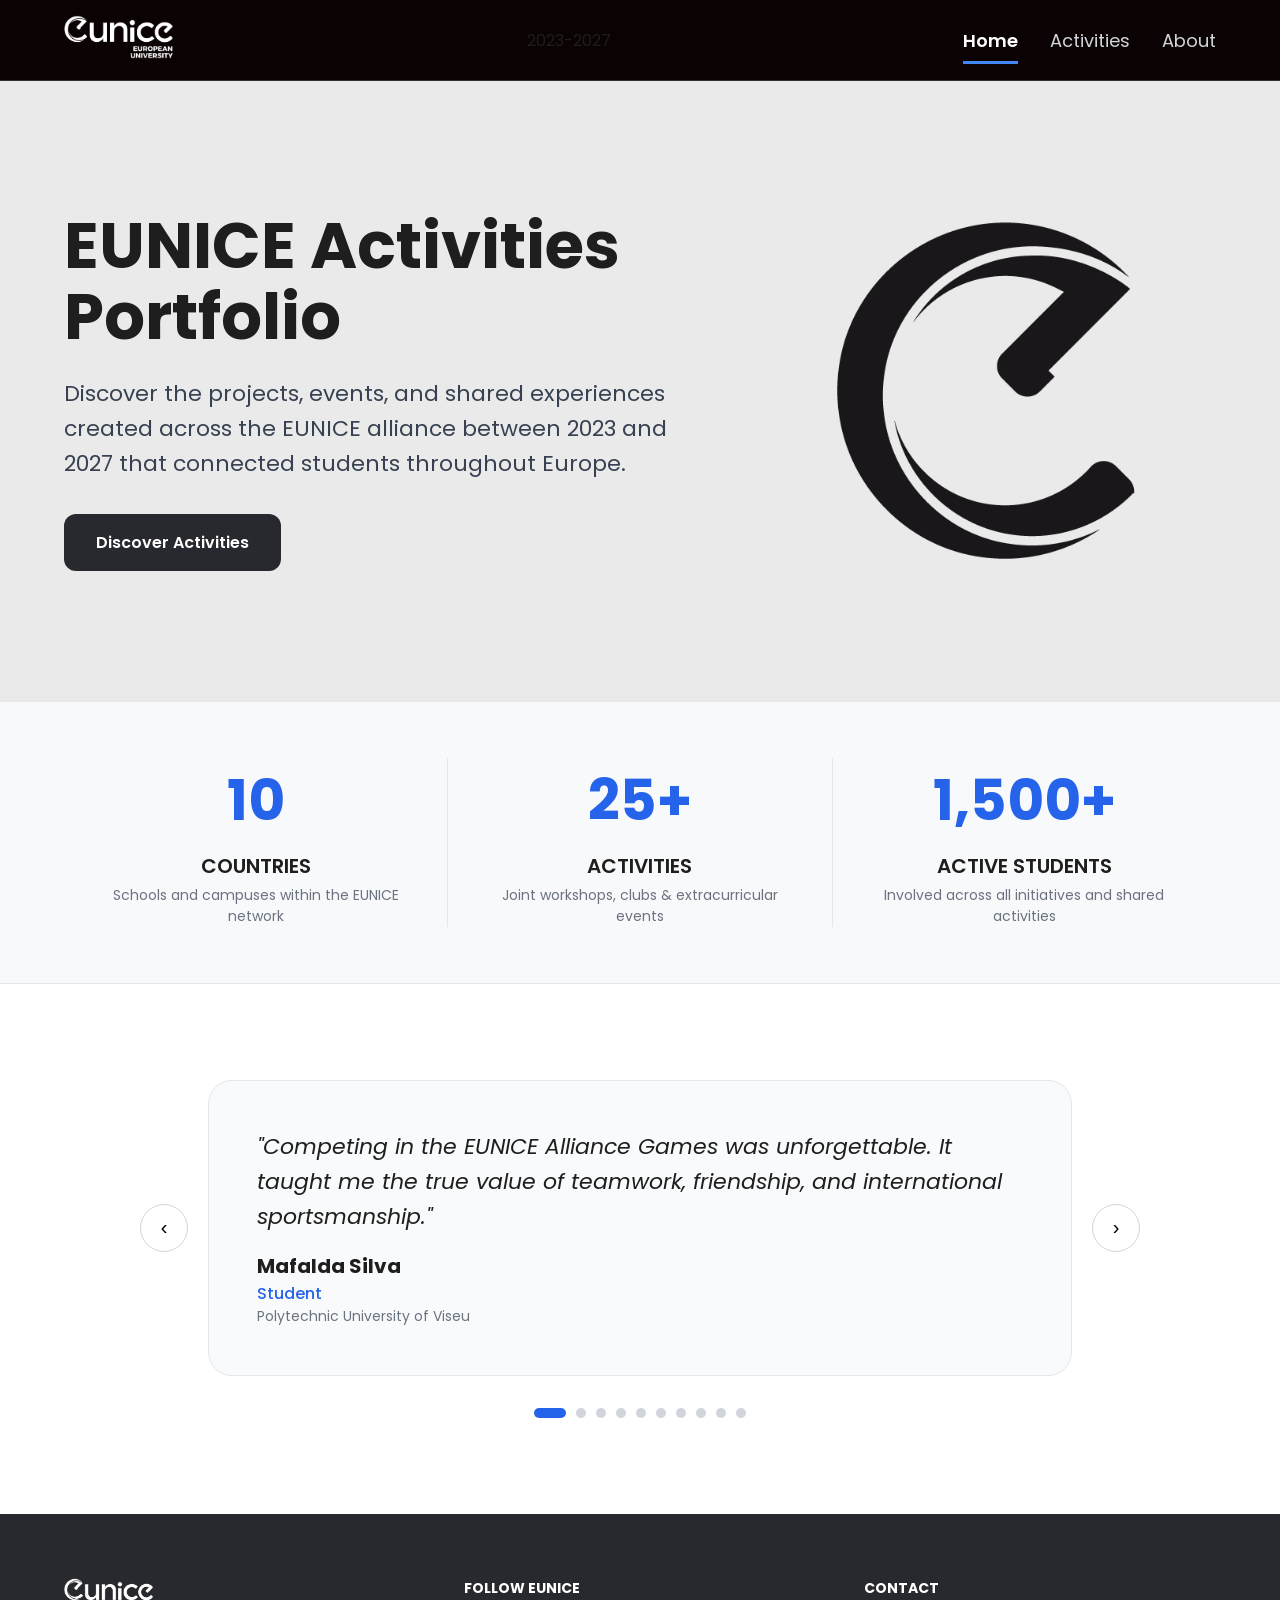
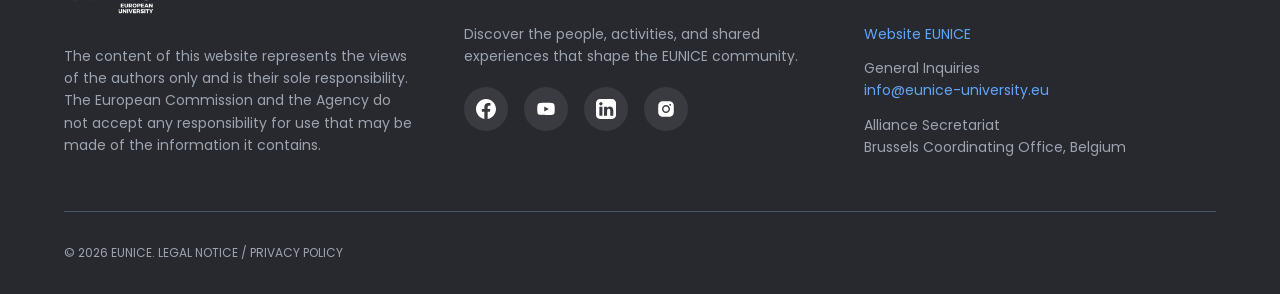
==== commit 17c264ae: "Merge branch 'main' into beatriz" ====
--- a/eunice/index.html
+++ b/eunice/index.html
@@ -15,8 +15,11 @@
 <body>
 <header>
   <div class="container nav">
-    <a href="index.html"><img src="assets/eunice-logo-white.png" alt="EUNICE European University Logo"></a>
-    <button id="menu-btn" type="button">&#9776;</button> <!-- OQ É ISTO?? ;w;-->
+    <a href="index.html"><img src="assets/eunice-logo-white.png" alt="EUNICE European University"></a>
+    <span className="border-l border-white/25 pl-3 font-poppins text-xs font-semibold tracking-[0.12em] text-gray-300 sm:pl-4 sm:text-sm">
+              2023-2027
+    </span>
+    <button id="menu-btn" type="button">&#9776;</button>
     <ul id="menu">
       <li><a href="index.html" class="active">Home</a></li>
       <li><a href="#">Activities</a></li>
--- a/eunice/css/style.css
+++ b/eunice/css/style.css
@@ -1,120 +1,604 @@
 
 /* ===== Base ===== */
-* { box-sizing: border-box; margin: 0; padding: 0; }
-body { font-family: 'Poppins', sans-serif; color: #1e1e1e; background: #fff; }
-a { text-decoration: none; color: inherit; }
-img { max-width: 100%; }
-ul { list-style: none; }
-.container { max-width: 1200px; margin: 0 auto; padding: 0 24px; }
+* { 
+  box-sizing: border-box; 
+  margin: 0; 
+  padding: 0; 
+}
+
+body {
+   font-family: 'Poppins', sans-serif; 
+   color: #1e1e1e; 
+   background: #fff; 
+  }
+
+a {
+   text-decoration: none; 
+   color: inherit; 
+  }
+
+img {
+   max-width: 100%; 
+  }
+
+ul {
+   list-style: none; 
+  }
+
+.container {
+   max-width: 1200px; 
+   margin: 0 auto; 
+   padding: 0 24px; 
+  }
 
 /* ===== Header ===== */
-header { position: sticky; top: 0; z-index: 10; background: #0a0203; border-bottom: 1px solid #333; }
-.nav { display: flex; justify-content: space-between; align-items: center; height: 80px; }
-.nav img { height: 44px; }
-.nav ul { display: flex; gap: 32px; }
-.nav ul a { color: #d1d5db; font-size: 18px; padding: 8px 0; border-bottom: 3px solid transparent; }
-.nav ul a:hover { color: #fff; }
-.nav ul a.active { color: #fff; font-weight: 600; border-bottom-color: #4285f4; }
-#menu-btn { display: none; background: none; border: 0; color: #fff; font-size: 28px; cursor: pointer; }
+header {
+   position: sticky; 
+   top: 0; 
+   z-index: 10; 
+   background: #0a0203; 
+   border-bottom: 1px solid #333; 
+  }
+
+.nav {
+   display: flex; 
+   justify-content: space-between; 
+   align-items: center; 
+   height: 80px; 
+  }
+
+.nav img { 
+  height: 44px; 
+}
+
+.nav ul { 
+  display: flex; 
+  gap: 32px; 
+}
+
+.nav ul a {
+   color: #d1d5db; 
+   font-size: 18px; 
+   padding: 8px 0; 
+   border-bottom: 3px solid transparent; 
+  }
+
+.nav ul a:hover {
+   color: #fff; 
+  }
+
+.nav ul a.active {
+   color: #fff; 
+   font-weight: 600; 
+   border-bottom-color: #4285f4; 
+  }
+
+#menu-btn {
+   display: none; 
+   background: none; 
+   border: 0; 
+   color: #fff; 
+   font-size: 28px; 
+   cursor: pointer; 
+  }
 
 /* ===== Hero ===== */
-.hero { background: #eaeaea; min-height: 620px; display: flex; align-items: center; padding: 64px 0; overflow: hidden; }
-.hero .container { display: flex; align-items: center; gap: 48px; }
-.hero-text { flex: 7; }
-.hero h1 { font-size: 64px; line-height: 1.1; margin-bottom: 24px; }
-.hero p { font-size: 22px; line-height: 1.6; color: #374151; margin-bottom: 32px; max-width: 640px; }
-.btn { display: inline-block; background: #28292e; color: #fff; padding: 16px 32px; border-radius: 12px; font-weight: 600; transition: background 0.2s; }
-.btn:hover { background: #000; }
-.hero-img { flex: 5; position: relative; display: flex; justify-content: center; }
-.hero-img img { width: 340px; }
-.hero-img .ghost { position: absolute; top: 0; left: 50%; margin-left: -170px; }
+.hero {
+   background: #eaeaea; 
+   min-height: 620px; 
+   display: flex; 
+   align-items: center; 
+   padding: 64px 0; 
+   overflow: hidden; 
+  }
+
+.hero .container {
+   display: flex; 
+   align-items: center; 
+   gap: 48px; 
+  }
+
+.hero-text {
+   flex: 7; 
+  }
+
+.hero h1 {
+   font-size: 64px; 
+   line-height: 1.1; 
+   margin-bottom: 24px; 
+  }
+
+.hero p {
+   font-size: 22px; 
+   line-height: 1.6; 
+   color: #374151; 
+   margin-bottom: 32px;
+  max-width: 640px; 
+}
+
+.btn {
+   display: inline-block; 
+   background: #28292e; 
+   color: #fff; 
+   padding: 16px 32px; 
+   border-radius: 12px; 
+   font-weight: 600; 
+   transition: background 0.2s; 
+  }
+
+.btn:hover {
+   background: #000; 
+  }
+
+.hero-img {
+   flex: 5; 
+   position: relative; 
+   display: flex; 
+   justify-content: center; 
+  }
+
+.hero-img img 
+{
+   width: 340px; 
+}
+
+.hero-img .ghost 
+{
+   position: absolute; 
+   top: 0; 
+   left: 50%; 
+   margin-left: -170px; 
+}
+
 .ghost1 { transform: rotate(35deg); opacity: 0.4; }
 .ghost2 { transform: rotate(15deg); opacity: 0.7; }
 
 /* ===== Estatísticas ===== */
-.stats { background: #f8f9fa; border-top: 1px solid #e5e7eb; border-bottom: 1px solid #e5e7eb; padding: 56px 0; }
-.stats .container { display: flex; text-align: center; }
-.stat { flex: 1; padding: 0 16px; border-left: 1px solid #e5e7eb; }
+.stats 
+{ 
+  background: #f8f9fa; 
+  border-top: 1px solid #e5e7eb; 
+  border-bottom: 1px solid #e5e7eb; 
+  padding: 56px 0; 
+}
+.stats .container {
+   display: flex; 
+   text-align: center; 
+  }
+
+.stat {
+   flex: 1; 
+   padding: 0 16px; 
+   border-left: 1px solid #e5e7eb; 
+  }
+
 .stat:first-child { border-left: 0; }
-.stat strong { display: block; font-size: 56px; color: #2563eb; }
-.stat span { display: block; font-size: 20px; font-weight: 600; text-transform: uppercase; margin-top: 8px; }
-.stat p { color: #6b7280; font-size: 14px; margin-top: 4px; }
+
+.stat strong { 
+  display: block; 
+  font-size: 56px; 
+  color: #2563eb; 
+}
+
+.stat span {
+   display: block; 
+   font-size: 20px; 
+   font-weight: 600; 
+   text-transform: uppercase; 
+   margin-top: 8px; 
+  }
+  
+.stat p { 
+  color: #6b7280; 
+  font-size: 14px; 
+  margin-top: 4px; 
+}
 
 /* ===== Testemunhos ===== */
-.testimonials { padding: 96px 0; text-align: center; }
-.testimonials h2 { font-size: 44px; margin-bottom: 12px; }
-.testimonials .sub { color: #4b5563; font-size: 18px; margin-bottom: 56px; }
-.t-wrap { display: flex; align-items: center; gap: 20px; max-width: 1000px; margin: 0 auto; }
-.arrow { width: 48px; height: 48px; flex-shrink: 0; border-radius: 50%; border: 1px solid #d1d5db; background: #fff; font-size: 20px; cursor: pointer; }
-.arrow:hover { background: #f3f4f6; }
-.t-card { flex: 1; display: flex; gap: 32px; align-items: center; background: #f9fafb; border: 1px solid #e5e7eb; border-radius: 24px; padding: 48px; text-align: left; }
-.t-card img { width: 112px; height: 112px; border-radius: 50%; }
-.stars { color: #fbbf24; margin-top: 12px; text-align: center; }
-.t-card blockquote { font-size: 22px; font-style: italic; line-height: 1.6; margin-bottom: 16px; }
-.t-card b { display: block; font-size: 20px; }
-.t-card .role { color: #2563eb; font-weight: 500; }
-.t-card .inst { color: #6b7280; font-size: 14px; }
-.dots { display: flex; justify-content: center; gap: 10px; margin-top: 32px; }
-.dots button { width: 10px; height: 10px; border: 0; border-radius: 5px; background: #d1d5db; cursor: pointer; }
-.dots button.on { width: 32px; background: #2563eb; }
+.testimonials { 
+  padding: 96px 0; 
+  text-align: center; 
+}
+
+.testimonials h2 {
+   font-size: 44px; 
+   margin-bottom: 12px; 
+  }
+
+.testimonials .sub {
+   color: #4b5563; 
+   font-size: 18px; 
+   margin-bottom: 56px; 
+  }
+
+.t-wrap { 
+  display: flex; 
+  align-items: center; 
+  gap: 20px; 
+  max-width: 1000px; 
+  margin: 0 auto; 
+}
+
+.arrow { 
+  width: 48px; 
+  height: 48px; 
+  flex-shrink: 0; 
+  border-radius: 50%; 
+  border: 1px solid #d1d5db; 
+  background: #fff; 
+  font-size: 20px; 
+  cursor: pointer; 
+}
+
+.arrow:hover { 
+  background: #f3f4f6; 
+}
+
+.t-card { 
+  flex: 1; 
+  display: flex; 
+  gap: 32px; 
+  align-items: center; 
+  background: #f9fafb; 
+  border: 1px solid #e5e7eb; 
+  border-radius: 24px; 
+  padding: 48px; 
+  text-align: left; 
+}
+
+.t-card img {
+   width: 112px; 
+   height: 112px; 
+   border-radius: 50%; 
+  }
+
+.stars {
+   color: #fbbf24; 
+   margin-top: 12px; 
+   text-align: center; 
+  }
+
+.t-card blockquote { 
+  font-size: 22px; 
+  font-style: italic; 
+  line-height: 1.6; 
+  margin-bottom: 16px; 
+}
+
+.t-card b { 
+  display: block; 
+  font-size: 20px; 
+}
+
+.t-card .role { 
+  color: #2563eb; 
+  font-weight: 500; 
+}
+
+.t-card .inst { 
+  color: #6b7280; 
+  font-size: 14px; 
+}
+
+.dots { 
+  display: flex; 
+  justify-content: center; 
+  gap: 10px; 
+  margin-top: 32px; 
+}
+
+.dots button { 
+  width: 10px;
+  height: 10px; 
+  border: 0; 
+  border-radius: 5px; 
+  background: #d1d5db; 
+  cursor: pointer; 
+}
+
+.dots button.on { 
+  width: 32px; 
+  background: #2563eb; 
+}
 
 /* ===== About ===== */
-.about-page { background: #f4f2ed; }
-.page-banner { background: #0a0203; color: #fff; padding: 48px 0; }
-.breadcrumb { font-size: 14px; text-transform: uppercase; margin-bottom: 8px; color: #d1d5db; }
-.breadcrumb a { color: #60a5fa; }
-.page-banner h1 { font-size: 44px; }
-.about-main { display: flex; gap: 64px; align-items: flex-start; padding-top: 96px; padding-bottom: 96px; }
-.about-img { flex: 5; }
-.about-img img { width: 100%; aspect-ratio: 4 / 5; border-radius: 32px; display: block; }
-.about-text { flex: 7; max-width: 680px; }
-.about-text p { font-size: 17px; line-height: 1.75; color: #55534f; margin-bottom: 20px; }
-.about-text strong { color: #1e1e1e; }
-.acc { background: #28292e; color: #fff; border-radius: 16px; margin-top: 12px; overflow: hidden; }
-.acc-btn { width: 100%; display: flex; justify-content: space-between; align-items: center; background: none; border: 0; color: #fff; font-family: inherit; font-size: 16px; font-weight: 500; text-align: left; padding: 16px 24px; cursor: pointer; }
-.acc-btn span { font-size: 24px; }
-.acc-body { display: none; padding: 20px 24px; border-top: 1px solid #444; color: #d1d5db; line-height: 1.7; }
-.acc.open .acc-body { display: block; }
+.about-page { 
+  background: #f4f2ed; 
+}
+
+.page-banner { 
+  background: #0a0203; 
+  color: #fff; 
+  padding: 48px 0; 
+}
+
+.breadcrumb { 
+  font-size: 14px; 
+  text-transform: uppercase; 
+  margin-bottom: 8px; 
+  color: #d1d5db; 
+}
+
+.breadcrumb a { 
+  color: #60a5fa; 
+}
+
+.page-banner h1 { 
+  font-size: 44px; 
+}
+
+.about-main { 
+  display: flex; 
+  gap: 64px; 
+  align-items: flex-start; 
+  padding-top: 96px; 
+  padding-bottom: 96px; 
+}
+
+.about-img { 
+  flex: 5; 
+}
+
+.about-img img { 
+  width: 100%; 
+  aspect-ratio: 4 / 5; 
+  border-radius: 32px; 
+  display: block; 
+}
+
+.about-text { 
+  flex: 7; 
+  max-width: 680px; 
+}
+
+.about-text p { 
+  font-size: 17px; 
+  line-height: 1.75; 
+  color: #55534f; 
+  margin-bottom: 20px; 
+}
+
+.about-text strong { 
+  color: #1e1e1e; 
+}
+
+.acc { 
+  background: #28292e; 
+  color: #fff; 
+  border-radius: 16px; 
+  margin-top: 12px; 
+  overflow: hidden; 
+}
+
+.acc-btn { 
+  width: 100%; 
+  display: flex; 
+  justify-content: space-between; 
+  align-items: center; 
+  background: none; 
+  border: 0; 
+  color: #fff; 
+  font-family: inherit; 
+  font-size: 16px; 
+  font-weight: 500; 
+  text-align: left; 
+  padding: 16px 24px; 
+  cursor: pointer; 
+}
+
+.acc-btn span { 
+  font-size: 24px; 
+}
+
+.acc-body { 
+  display: none; 
+  padding: 20px 24px; 
+  border-top: 1px solid #444; 
+  color: #d1d5db; 
+  line-height: 1.7; 
+}
+
+.acc.open .acc-body { 
+  display: block; 
+}
 
 /* ===== Contact / Social ===== */
-.social { background: #f4f2ed; border-top: 1px solid #dedbd4; padding: 80px 0; text-align: center; }
-.social h2 { font-size: 30px; }
-.nets { display: flex; justify-content: center; gap: 15px; margin: 32px 0 48px; }
-.nets button { padding: 10px 16px; border: 0; border-radius: 8px; background: #e7ebf1; color: #4b5563; font-family: inherit; font-weight: 500; cursor: pointer; }
-.nets button.sel { background: #1e1e1e; color: #fff; }
-.carousel { display: flex; justify-content: center; align-items: center; gap: 16px; }
-#posts { display: flex; align-items: center; justify-content: center; gap: 12px; }
-.post { width: 300px; background: #fff; border: 1px solid #e4e8f0; border-radius: 16px; overflow: hidden; text-align: left; opacity: 0.45; transform: scale(0.88); cursor: pointer; }
-.post.active { opacity: 1; transform: scale(1); cursor: default; }
-.post img { width: 100%; height: 300px; background: #f3f4f6; display: block; }
-.post div { padding: 16px; }
-.post h3 { font-size: 16px; margin-bottom: 8px; }
-.post a { color: #2563eb; font-size: 14px; font-weight: 500; }
+.social { 
+  background: #f4f2ed; 
+  border-top: 1px solid #dedbd4; 
+  padding: 80px 0; 
+  text-align: center; 
+}
+
+.social h2 { 
+  font-size: 30px; 
+}
+
+.nets { 
+  display: flex; 
+  justify-content: center; 
+  gap: 15px; 
+  margin: 32px 0 48px; 
+}
+
+.nets button { 
+  padding: 10px 16px; 
+  border: 0; 
+  border-radius: 8px;
+  background: #e7ebf1; 
+  color: #4b5563; 
+  font-family: inherit; 
+  font-weight: 500; 
+  cursor: pointer;
+}
+
+.nets button.sel { 
+  background: #1e1e1e; 
+  color: #fff; 
+}
+
+.carousel { 
+  display: flex; 
+  justify-content: center; 
+  align-items: center; 
+  gap: 16px; 
+}
+
+#posts { 
+  display: flex; 
+  align-items: center; 
+  justify-content: center; 
+  gap: 12px; 
+}
+
+.post { 
+  width: 300px; 
+  background: #fff; 
+  border: 1px solid #e4e8f0; 
+  border-radius: 16px; 
+  overflow: hidden; 
+  text-align: left; 
+  opacity: 0.45; 
+  transform: scale(0.88); 
+  cursor: pointer; 
+}
+
+.post.active { 
+  opacity: 1; 
+  transform: scale(1); 
+  cursor: default; 
+}
+
+.post img { 
+  width: 100%; 
+  height: 300px; 
+  background: #f3f4f6; 
+  display: block; 
+}
+
+.post div { 
+  padding: 16px; 
+}
+
+.post h3 { 
+  font-size: 16px; 
+  margin-bottom: 8px; 
+}
+
+.post a { 
+  color: #2563eb; 
+  font-size: 14px; 
+  font-weight: 500; 
+}
 
 /* ===== Footer ===== */
-footer { background: #28292e; color: #fff; padding: 64px 0 32px; }
-.foot-cols { display: flex; gap: 48px; padding-bottom: 40px; border-bottom: 1px solid #4b5563; }
-.foot-cols > div { flex: 1; }
-.foot-cols img.logo { height: 36px; margin-bottom: 24px; }
-footer h2 { font-size: 14px; text-transform: uppercase; margin-bottom: 24px; }
-footer p, footer li { color: #9ca3af; font-size: 14px; line-height: 1.6; margin-bottom: 12px; }
-footer a { color: #60a5fa; }
-.social-icons { display: flex; gap: 16px; margin-top: 20px; }
-.social-icons a { width: 44px; height: 44px; border-radius: 50%; background: #3a3b41; display: flex; justify-content: center; align-items: center; }
-.social-icons img { width: 20px; }
-.copy { padding-top: 32px; font-size: 12px; color: #9ca3af; }
+footer { 
+  background: #28292e; 
+  color: #fff; 
+  padding: 64px 0 32px; 
+}
+
+.foot-cols { 
+  display: flex; 
+  gap: 48px; 
+  padding-bottom: 40px; 
+  border-bottom: 1px solid #4b5563; 
+}
+
+.foot-cols > div { 
+  flex: 1; 
+}
+
+.foot-cols img.logo { 
+  height: 36px; 
+  margin-bottom: 24px; 
+}
+
+footer h2 { 
+  font-size: 14px; 
+  text-transform: uppercase; 
+  margin-bottom: 24px; 
+}
+
+footer p, footer li { 
+  color: #9ca3af; 
+  font-size: 14px; 
+  line-height: 1.6; 
+  margin-bottom: 12px; 
+}
+
+footer a { 
+  color: #60a5fa; 
+}
+
+.social-icons { 
+  display: flex; 
+  gap: 16px; 
+  margin-top: 20px; 
+}
+
+.social-icons a { 
+  width: 44px; 
+  height: 44px; 
+  border-radius: 50%; 
+  background: #3a3b41; 
+  display: flex; 
+  justify-content: center; 
+  align-items: center; 
+}
+
+.social-icons img { 
+  width: 20px; 
+}
+
+.copy { 
+  padding-top: 32px; 
+  font-size: 12px; 
+  color: #9ca3af; 
+}
 
 /* ===== Mobile ===== */
 @media (max-width: 768px) {
+
   #menu-btn { display: block; }
-  .nav ul { display: none; position: absolute; top: 80px; left: 0; right: 0; flex-direction: column; gap: 0; background: #0a0203; padding: 12px 24px; }
+
+  .nav ul { 
+    display: none; 
+    position: absolute; 
+    top: 80px; 
+    left: 0; 
+    right: 0; 
+    flex-direction: column; 
+    gap: 0; 
+    background: #0a0203; 
+    padding: 12px 24px; 
+  }
+
   .nav ul.open { display: flex; }
-  .nav ul a { display: block; padding: 12px 0; }
+
+  .nav ul a { 
+    display: block; 
+    padding: 12px 0; 
+  }
+
   .hero .container, .stats .container, .about-main, .foot-cols { flex-direction: column; }
   .hero h1 { font-size: 40px; }
-  .stat { border-left: 0; border-top: 1px solid #e5e7eb; padding: 24px 0; }
+
+  .stat { 
+    border-left: 0; 
+    border-top: 1px solid #e5e7eb; 
+    padding: 24px 0; 
+  }
+
   .stat:first-child { border-top: 0; }
-  .t-card { flex-direction: column; padding: 24px; }
+
+  .t-card { 
+    flex-direction: column; 
+    padding: 24px; 
+  }
+
   .post.side { display: none; }
   .page-banner h1 { font-size: 30px; }
+
+  
 }
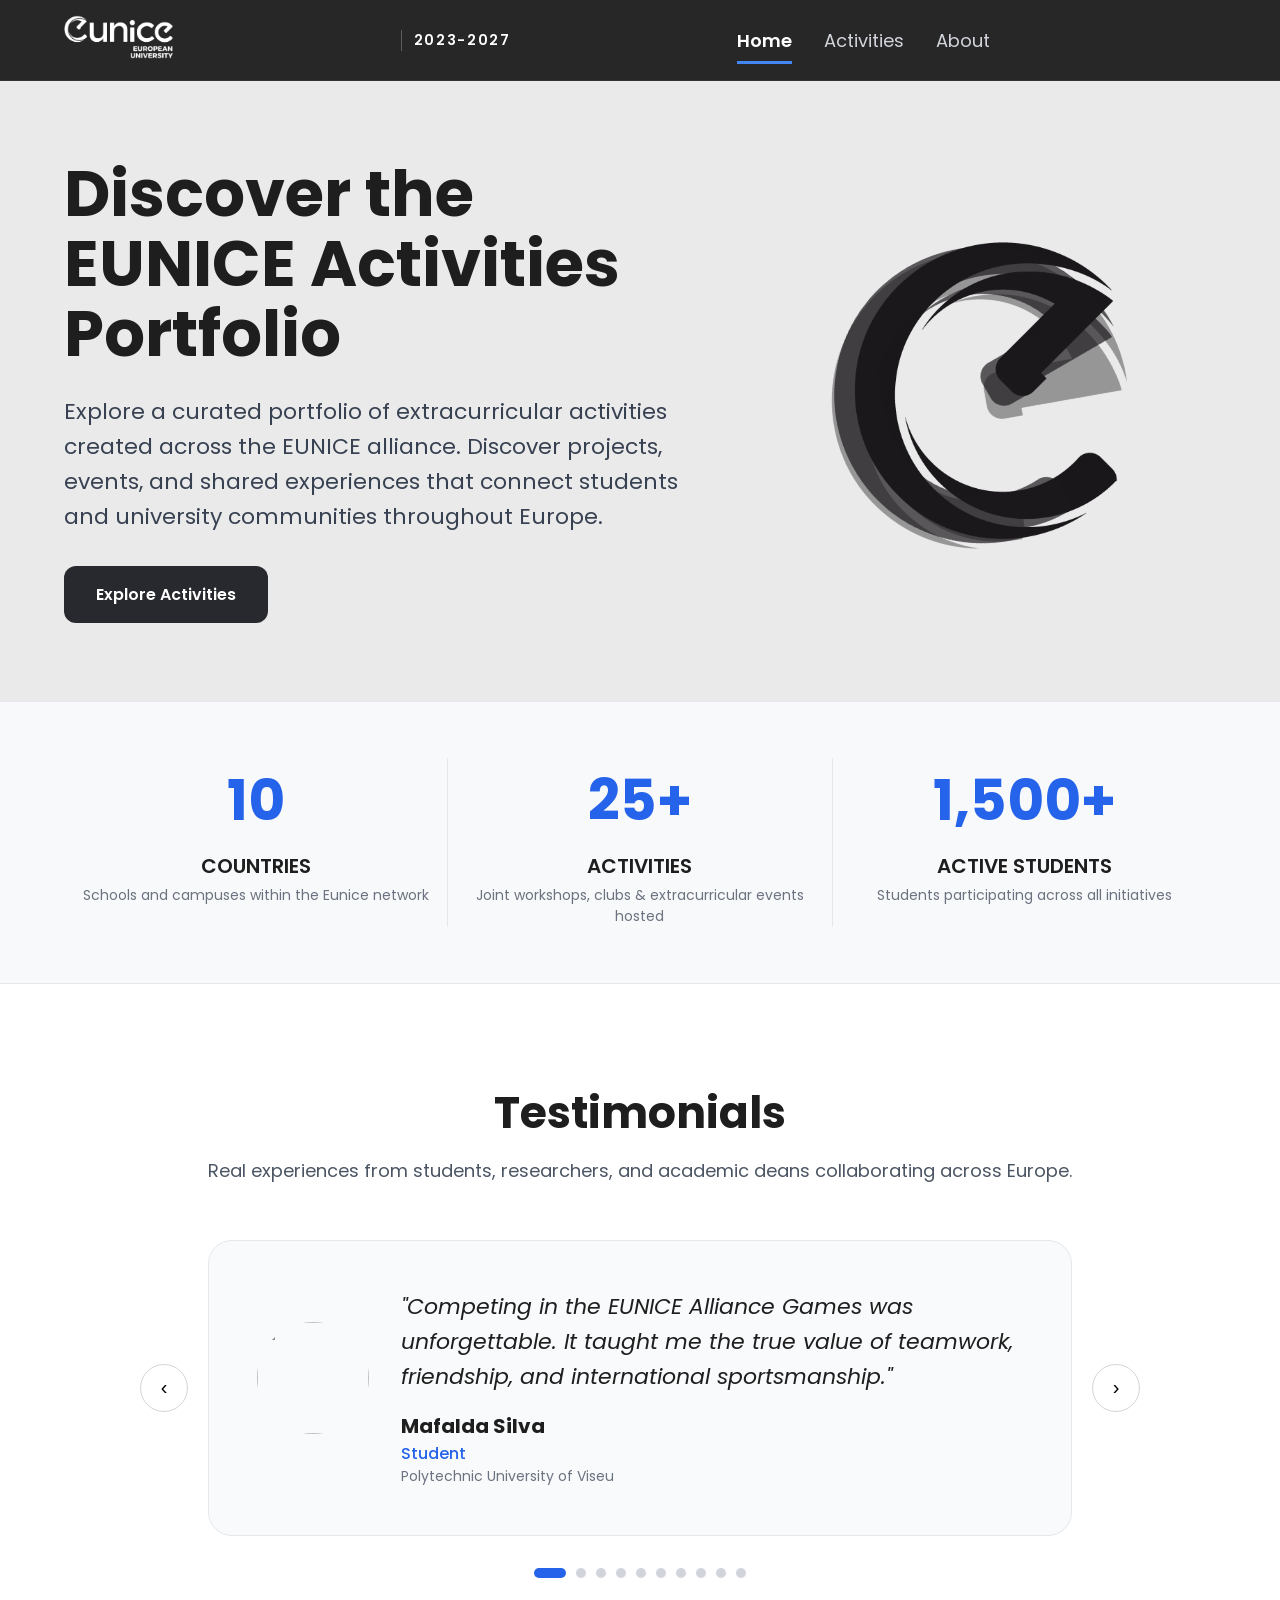
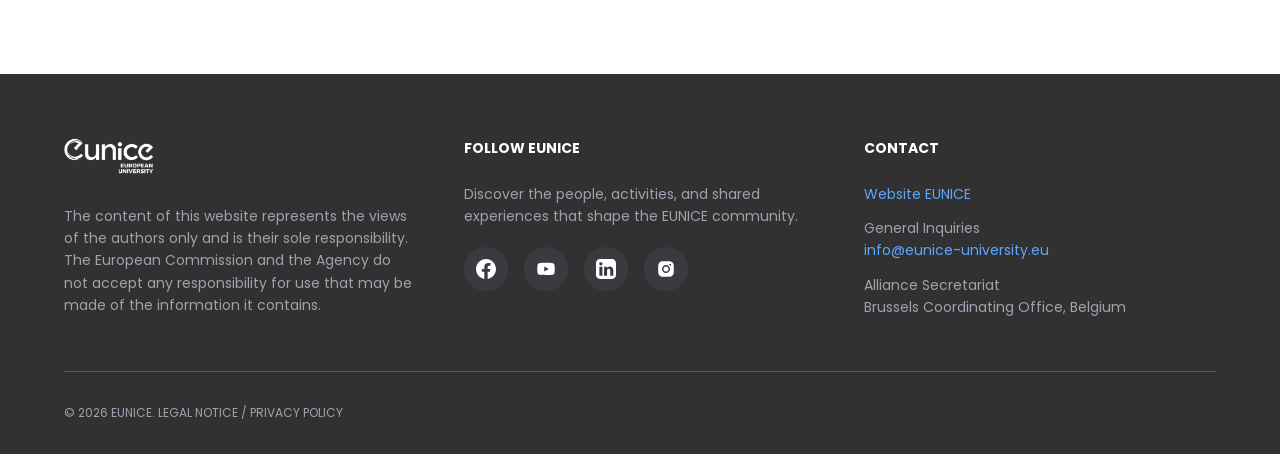
==== commit f8966152: "mudanças_na_hero/navbar_19nov" ====
--- a/eunice/index.html
+++ b/eunice/index.html
@@ -3,39 +3,38 @@
 <head>
   <meta charset="UTF-8">
   <meta name="viewport" content="width=device-width, initial-scale=1.0">
-  <meta name="author" content="Beatriz Paulino">
-  <meta name="description" content="Discover the projects, events, and shared experiences created across the EUNICE alliance between 2023 and 2027 that connected students throughout Europe.">
-  <meta name="keywords" content="EUNICE, European University, Activities, Portfolio">
   <title>EUNICE Activities Portfolio</title>
-
   <link rel="icon" href="favicon.svg">
-  <link href="https://fonts.googleapis.com/css2?family=Poppins:wght@400;500;600;700&display=swap" rel="stylesheet"> 
+  <link href="https://fonts.googleapis.com/css2?family=Poppins:wght@400;500;600;700&display=swap" rel="stylesheet">
   <link rel="stylesheet" href="css/style.css">
 </head>
 <body>
 <header>
   <div class="container nav">
     <a href="index.html"><img src="assets/eunice-logo-white.png" alt="EUNICE European University"></a>
-    <span className="border-l border-white/25 pl-3 font-poppins text-xs font-semibold tracking-[0.12em] text-gray-300 sm:pl-4 sm:text-sm">
-              2023-2027
-    </span>
+    
+    <span class="brand-years">2023-2027</span>
+
     <button id="menu-btn" type="button">&#9776;</button>
     <ul id="menu">
       <li><a href="index.html" class="active">Home</a></li>
       <li><a href="#">Activities</a></li>
       <li><a href="about.html">About</a></li>
     </ul>
+    <p></p>
   </div>
 </header>
 <main>
   <section class="hero">
     <div class="container">
       <div class="hero-text">
-        <h1>EUNICE Activities Portfolio</h1>
-        <p>Discover the projects, events, and shared experiences created across the EUNICE alliance between 2023 and 2027 that connected students throughout Europe.</p>
-        <a class="btn" href="#">Discover Activities</a>
+        <h1>Discover the EUNICE Activities Portfolio</h1>
+        <p>Explore a curated portfolio of extracurricular activities created across the EUNICE alliance. Discover projects, events, and shared experiences that connect students and university communities throughout Europe.</p>
+        <a class="btn" href="#">Explore Activities</a>
       </div>
       <div class="hero-img">
+        <img class="ghost ghost1" src="assets/311c9.png" alt="">
+        <img class="ghost ghost2" src="assets/311c9.png" alt="">
         <img src="assets/311c9.png" alt="EUNICE emblem">
       </div>
     </div>
@@ -43,29 +42,23 @@
 
   <section class="stats">
     <div class="container">
-      <div class="stat">
-        <strong>10</strong>
-        <span>Countries</span>
-        <p>Schools and campuses within the EUNICE <br> network</p>
-      </div>
-      <div class="stat">
-        <strong>25+</strong>
-        <span>Activities</span>
-        <p>Joint workshops, clubs & extracurricular <br> events</p>
-      </div>
-      <div class="stat">
-        <strong>1,500+</strong>
-        <span>Active Students</span>
-        <p>Involved across all initiatives and shared <br> activities</p>
-      </div>
+      <div class="stat"><strong>10</strong><span>Countries</span><p>Schools and campuses within the Eunice network</p></div>
+      <div class="stat"><strong>25+</strong><span>Activities</span><p>Joint workshops, clubs &amp; extracurricular events hosted</p></div>
+      <div class="stat"><strong>1,500+</strong><span>Active Students</span><p>Students participating across all initiatives</p></div>
     </div>
   </section>
 
   <section class="testimonials">
     <div class="container">
+      <h2>Testimonials</h2>
+      <p class="sub">Real experiences from students, researchers, and academic deans collaborating across Europe.</p>
       <div class="t-wrap">
         <button class="arrow" id="t-prev" type="button">&lsaquo;</button>
         <div class="t-card">
+          <div>
+            <img id="t-img" src="" alt="">
+            <div class="stars" id="t-stars"></div>
+          </div>
           <div>
             <blockquote id="t-quote"></blockquote>
             <b id="t-name"></b>
@@ -77,7 +70,7 @@
       </div>
       <div class="dots" id="t-dots"></div>
     </div>
-</section>
+  </section>
 </main>
 <footer>
   <div class="container">
--- a/eunice/css/style.css
+++ b/eunice/css/style.css
@@ -36,7 +36,7 @@
    position: sticky; 
    top: 0; 
    z-index: 10; 
-   background: #0a0203; 
+   background:  #272727 ; 
    border-bottom: 1px solid #333; 
   }
 
@@ -72,6 +72,44 @@
    font-weight: 600; 
    border-bottom-color: #4285f4; 
   }
+
+.brand {
+  display: flex;
+  align-items: center;
+  justify-content: flex-start;
+  gap: 0.75rem;
+  margin-right: auto;
+  flex: 0 0 auto;
+}
+
+.brand a {
+  display: flex;
+  flex: 0 0 auto;
+}
+
+.brand img {
+  display: block;
+  width: auto;
+  max-width: none;
+  height: 50px;
+}
+
+.brand-years {
+  color: #fff;
+  font-family: "Poppins", sans-serif;
+  font-size: 0.875rem;
+  font-weight: 600;
+  letter-spacing: 0.12em;
+  padding-left: 0.75rem;
+  border-left: 1px solid rgba(255, 255, 255, 0.25);
+}
+
+@media (max-width: 640px) {
+  .brand-years {
+    font-size: 0.75rem;
+    padding-left: 0.5rem;
+  }
+}
 
 #menu-btn {
    display: none; 
@@ -113,7 +151,7 @@
    line-height: 1.6; 
    color: #374151; 
    margin-bottom: 32px;
-  max-width: 640px; 
+   max-width: 640px; 
 }
 
 .btn {
@@ -139,7 +177,7 @@
 
 .hero-img img 
 {
-   width: 340px; 
+   width: 300px; 
 }
 
 .hero-img .ghost 
@@ -307,7 +345,7 @@
 }
 
 .page-banner { 
-  background: #0a0203; 
+  background: #575757 ; 
   color: #fff; 
   padding: 48px 0; 
 }
@@ -493,7 +531,7 @@
 
 /* ===== Footer ===== */
 footer { 
-  background: #28292e; 
+  background: #313131; 
   color: #fff; 
   padding: 64px 0 32px; 
 }
